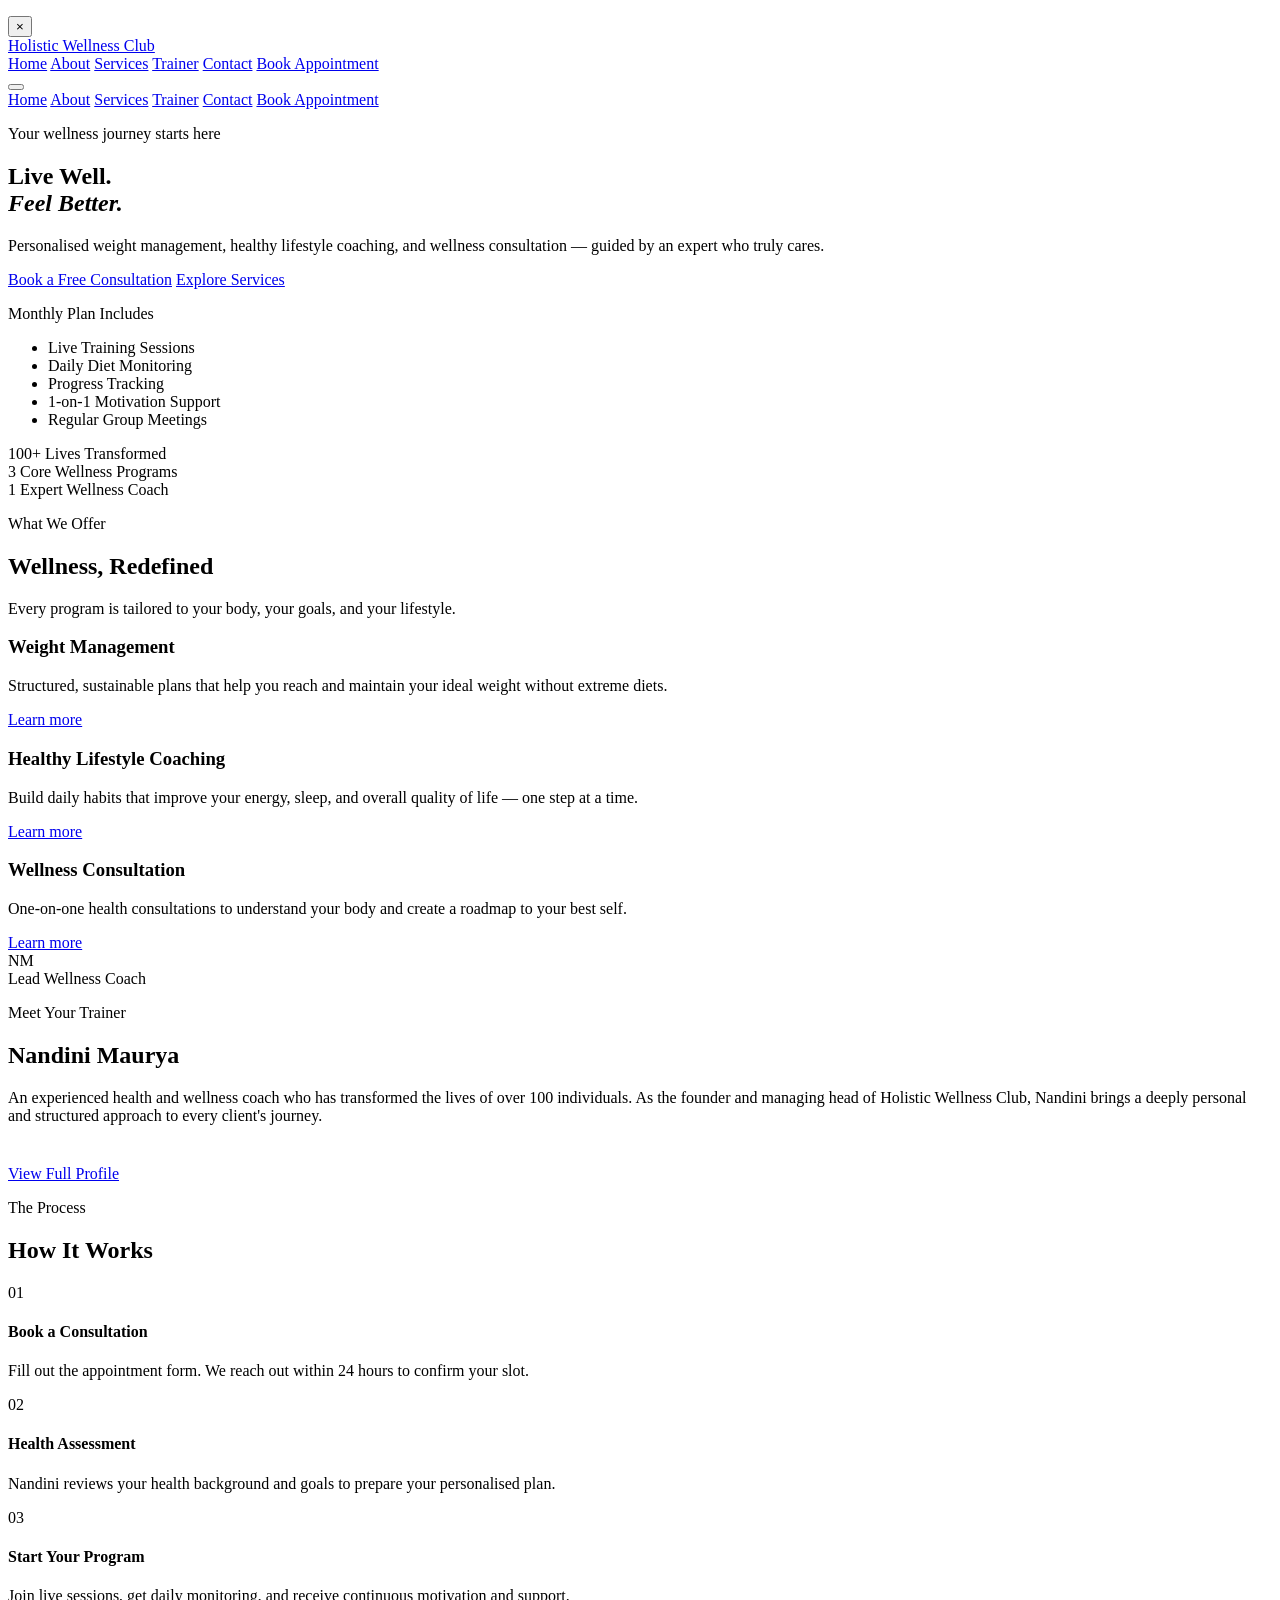
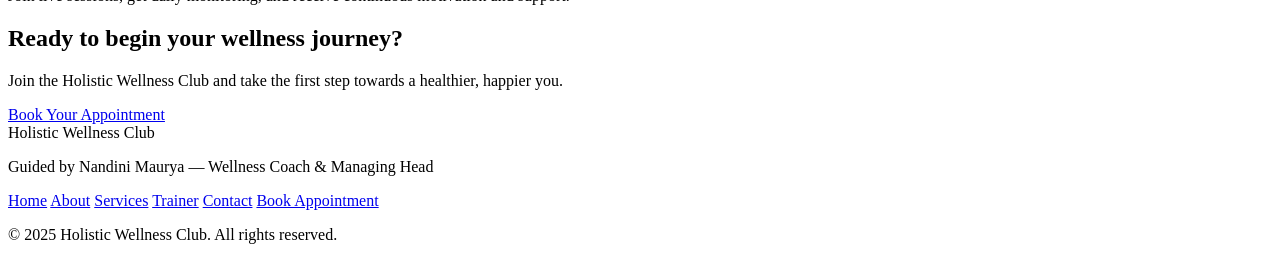
==== index.html @ 4efe05c3 "Rename index (4).html to index.html" ====
<!DOCTYPE html>
<html lang="en">
<head>
  <meta charset="UTF-8" />
  <meta name="viewport" content="width=device-width, initial-scale=1.0"/>
  <title>Holistic Wellness Club</title>
  <link rel="stylesheet" href="style.css" />
  <link href="https://fonts.googleapis.com/css2?family=Cormorant+Garamond:ital,wght@0,400;0,600;1,400&family=DM+Sans:wght@300;400;500&display=swap" rel="stylesheet"/>
</head>
<body>

  <!-- ANNOUNCEMENT BAR -->
  <!-- TO ENABLE: change ANNOUNCEMENT_ACTIVE to true in script.js -->
  <div id="announcement-bar" class="announcement-bar hidden">
    <p id="announcement-text"></p>
    <button class="announcement-close" id="announcement-close" aria-label="Close">&times;</button>
  </div>

  <!-- NAVBAR -->
  <header class="navbar" id="navbar">
    <div class="nav-inner">
      <a href="index.html" class="logo">
        <span class="logo-leaf"></span>
        <span class="logo-text">Holistic Wellness Club</span>
      </a>
      <nav class="nav-links">
        <a href="index.html" class="active">Home</a>
        <a href="about.html">About</a>
        <a href="services.html">Services</a>
        <a href="trainer.html">Trainer</a>
        <a href="contact.html">Contact</a>
        <a href="book.html" class="nav-cta">Book Appointment</a>
      </nav>
      <button class="hamburger" id="hamburger" aria-label="Menu">
        <span></span><span></span><span></span>
      </button>
    </div>
    <!-- Mobile menu -->
    <div class="mobile-menu" id="mobile-menu">
      <a href="index.html">Home</a>
      <a href="about.html">About</a>
      <a href="services.html">Services</a>
      <a href="trainer.html">Trainer</a>
      <a href="contact.html">Contact</a>
      <a href="book.html" class="nav-cta">Book Appointment</a>
    </div>
  </header>

  <main>

    <!-- HERO -->
    <section class="hero">
      <div class="hero-bg"></div>
      <div class="hero-content fade-in">
        <p class="hero-eyebrow">Your wellness journey starts here</p>
        <h1 class="hero-title">Live Well.<br/><em>Feel Better.</em></h1>
        <p class="hero-subtitle">Personalised weight management, healthy lifestyle coaching, and wellness consultation — guided by an expert who truly cares.</p>
        <div class="hero-actions">
          <a href="book.html" class="btn-primary">Book a Free Consultation</a>
          <a href="services.html" class="btn-ghost">Explore Services</a>
        </div>
      </div>
      <div class="hero-visual fade-in-delay">
        <div class="hero-card">
          <div class="hero-card-line"></div>
          <p class="hero-card-label">Monthly Plan Includes</p>
          <ul class="hero-card-list">
            <li>Live Training Sessions</li>
            <li>Daily Diet Monitoring</li>
            <li>Progress Tracking</li>
            <li>1-on-1 Motivation Support</li>
            <li>Regular Group Meetings</li>
          </ul>
        </div>
      </div>
    </section>

    <!-- HIGHLIGHT STRIP -->
    <section class="highlight-strip">
      <div class="strip-inner">
        <div class="strip-item">
          <span class="strip-number">100+</span>
          <span class="strip-label">Lives Transformed</span>
        </div>
        <div class="strip-divider"></div>
        <div class="strip-item">
          <span class="strip-number">3</span>
          <span class="strip-label">Core Wellness Programs</span>
        </div>
        <div class="strip-divider"></div>
        <div class="strip-item">
          <span class="strip-number">1</span>
          <span class="strip-label">Expert Wellness Coach</span>
        </div>
      </div>
    </section>

    <!-- SERVICES OVERVIEW -->
    <section class="services-overview section-pad">
      <div class="container">
        <div class="section-header">
          <p class="section-eyebrow">What We Offer</p>
          <h2 class="section-title">Wellness, Redefined</h2>
          <p class="section-sub">Every program is tailored to your body, your goals, and your lifestyle.</p>
        </div>
        <div class="services-grid">
          <div class="service-card">
            <div class="service-icon-wrap">
              <div class="service-icon s1"></div>
            </div>
            <h3>Weight Management</h3>
            <p>Structured, sustainable plans that help you reach and maintain your ideal weight without extreme diets.</p>
            <a href="services.html" class="card-link">Learn more</a>
          </div>
          <div class="service-card">
            <div class="service-icon-wrap">
              <div class="service-icon s2"></div>
            </div>
            <h3>Healthy Lifestyle Coaching</h3>
            <p>Build daily habits that improve your energy, sleep, and overall quality of life — one step at a time.</p>
            <a href="services.html" class="card-link">Learn more</a>
          </div>
          <div class="service-card">
            <div class="service-icon-wrap">
              <div class="service-icon s3"></div>
            </div>
            <h3>Wellness Consultation</h3>
            <p>One-on-one health consultations to understand your body and create a roadmap to your best self.</p>
            <a href="services.html" class="card-link">Learn more</a>
          </div>
        </div>
      </div>
    </section>

    <!-- TRAINER PREVIEW -->
    <section class="trainer-preview section-pad">
      <div class="container trainer-flex">
        <div class="trainer-image-wrap">
          <div class="trainer-image-placeholder">
            <span>NM</span>
          </div>
          <div class="trainer-badge">Lead Wellness Coach</div>
        </div>
        <div class="trainer-text">
          <p class="section-eyebrow">Meet Your Trainer</p>
          <h2 class="section-title">Nandini Maurya</h2>
          <p>An experienced health and wellness coach who has transformed the lives of over 100 individuals. As the founder and managing head of Holistic Wellness Club, Nandini brings a deeply personal and structured approach to every client's journey.</p>
          <a href="trainer.html" class="btn-primary" style="margin-top:1.5rem;display:inline-block;">View Full Profile</a>
        </div>
      </div>
    </section>

    <!-- HOW IT WORKS -->
    <section class="how-it-works section-pad">
      <div class="container">
        <div class="section-header">
          <p class="section-eyebrow">The Process</p>
          <h2 class="section-title">How It Works</h2>
        </div>
        <div class="steps-grid">
          <div class="step">
            <div class="step-num">01</div>
            <h4>Book a Consultation</h4>
            <p>Fill out the appointment form. We reach out within 24 hours to confirm your slot.</p>
          </div>
          <div class="step-arrow"></div>
          <div class="step">
            <div class="step-num">02</div>
            <h4>Health Assessment</h4>
            <p>Nandini reviews your health background and goals to prepare your personalised plan.</p>
          </div>
          <div class="step-arrow"></div>
          <div class="step">
            <div class="step-num">03</div>
            <h4>Start Your Program</h4>
            <p>Join live sessions, get daily monitoring, and receive continuous motivation and support.</p>
          </div>
        </div>
      </div>
    </section>

    <!-- CTA BANNER -->
    <section class="cta-banner">
      <div class="container">
        <h2>Ready to begin your wellness journey?</h2>
        <p>Join the Holistic Wellness Club and take the first step towards a healthier, happier you.</p>
        <a href="book.html" class="btn-primary">Book Your Appointment</a>
      </div>
    </section>

  </main>

  <!-- FOOTER -->
  <footer class="footer">
    <div class="container footer-inner">
      <div class="footer-brand">
        <span class="logo-text">Holistic Wellness Club</span>
        <p>Guided by Nandini Maurya — Wellness Coach & Managing Head</p>
      </div>
      <div class="footer-links">
        <a href="index.html">Home</a>
        <a href="about.html">About</a>
        <a href="services.html">Services</a>
        <a href="trainer.html">Trainer</a>
        <a href="contact.html">Contact</a>
        <a href="book.html">Book Appointment</a>
      </div>
    </div>
    <div class="footer-bottom">
      <p>© 2025 Holistic Wellness Club. All rights reserved.</p>
    </div>
  </footer>

  <script src="script.js"></script>
</body>
</html>
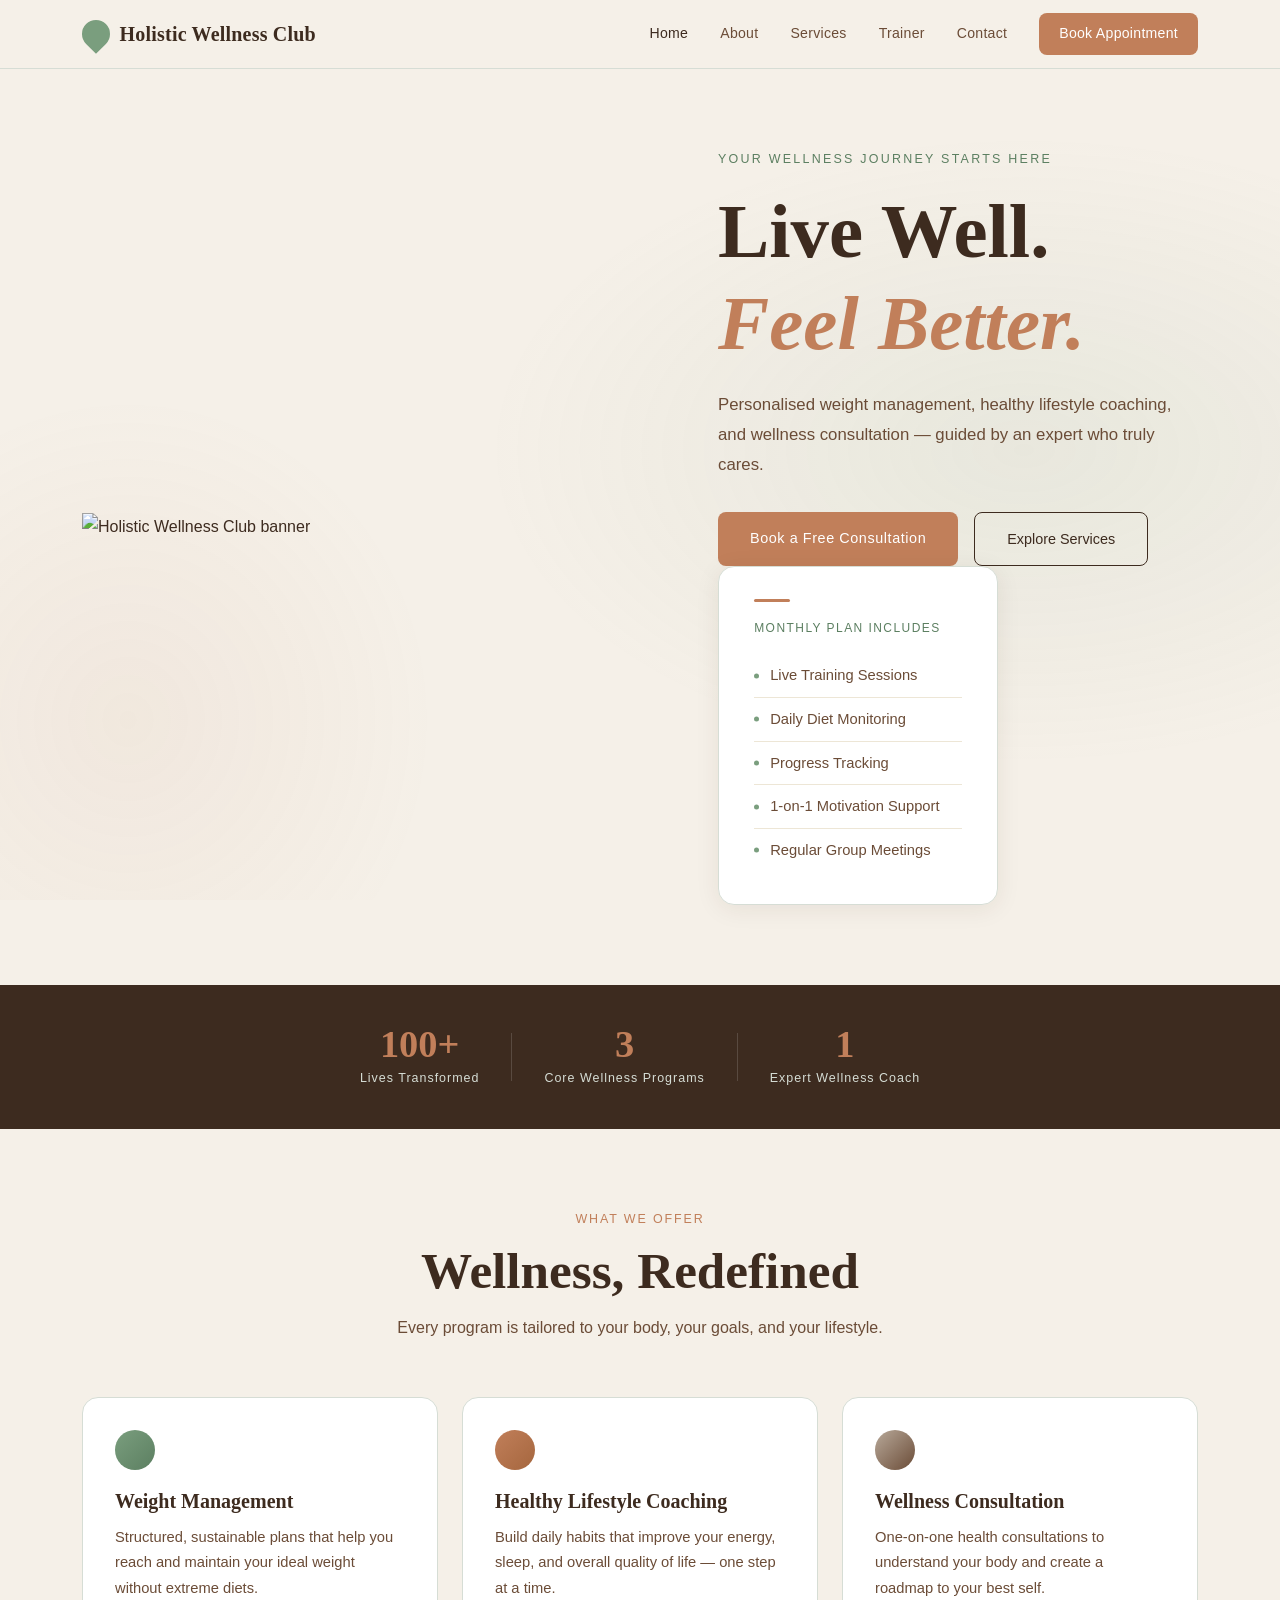
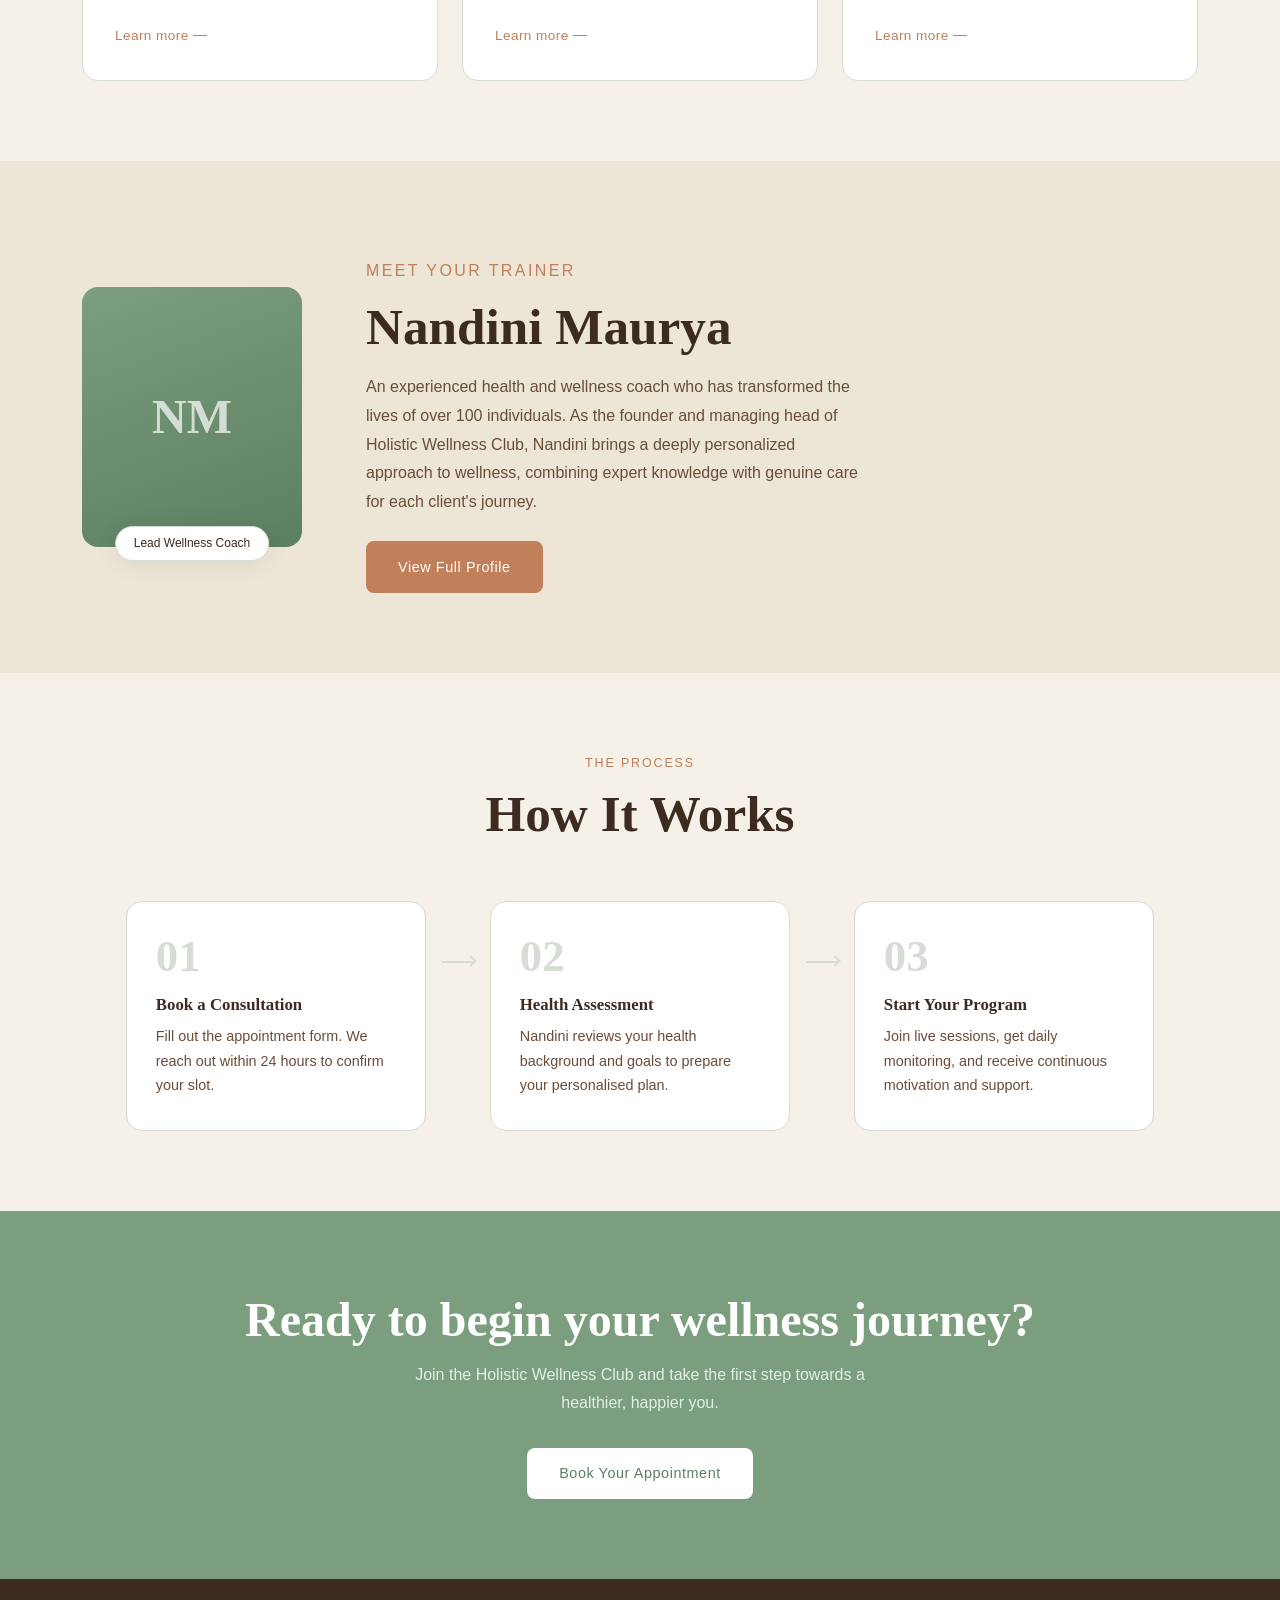
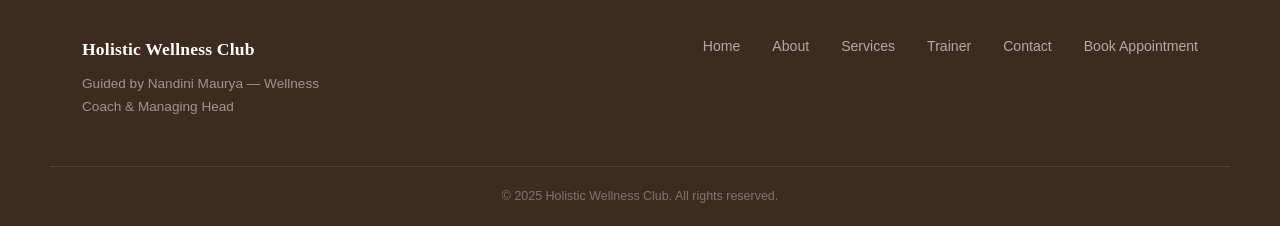
==== commit 7f384ce4: "Add responsive hero banner images (hero1.jpg for desktop, hero2.jpg for mobile)" ====
--- a/index.html
+++ b/index.html
@@ -48,29 +48,40 @@
 
   <main>
 
-    <!-- HERO -->
+    <!-- HERO WITH BANNER IMAGE -->
     <section class="hero">
+      <!-- Background gradient -->
       <div class="hero-bg"></div>
-      <div class="hero-content fade-in">
-        <p class="hero-eyebrow">Your wellness journey starts here</p>
-        <h1 class="hero-title">Live Well.<br/><em>Feel Better.</em></h1>
-        <p class="hero-subtitle">Personalised weight management, healthy lifestyle coaching, and wellness consultation — guided by an expert who truly cares.</p>
-        <div class="hero-actions">
-          <a href="book.html" class="btn-primary">Book a Free Consultation</a>
-          <a href="services.html" class="btn-ghost">Explore Services</a>
-        </div>
-      </div>
-      <div class="hero-visual fade-in-delay">
-        <div class="hero-card">
-          <div class="hero-card-line"></div>
-          <p class="hero-card-label">Monthly Plan Includes</p>
-          <ul class="hero-card-list">
-            <li>Live Training Sessions</li>
-            <li>Daily Diet Monitoring</li>
-            <li>Progress Tracking</li>
-            <li>1-on-1 Motivation Support</li>
-            <li>Regular Group Meetings</li>
-          </ul>
+      
+      <!-- Hero banner image (responsive) -->
+      <picture class="hero-banner">
+        <source media="(max-width: 900px)" srcset="hero2.jpg" alt="Holistic Wellness Club banner for mobile">
+        <img src="hero1.jpg" alt="Holistic Wellness Club banner" class="hero-banner-img">
+      </picture>
+
+      <!-- Hero content overlay -->
+      <div class="hero-content-wrapper">
+        <div class="hero-content fade-in">
+          <p class="hero-eyebrow">Your wellness journey starts here</p>
+          <h1 class="hero-title">Live Well.<br/><em>Feel Better.</em></h1>
+          <p class="hero-subtitle">Personalised weight management, healthy lifestyle coaching, and wellness consultation — guided by an expert who truly cares.</p>
+          <div class="hero-actions">
+            <a href="book.html" class="btn-primary">Book a Free Consultation</a>
+            <a href="services.html" class="btn-ghost">Explore Services</a>
+          </div>
+        </div>
+        <div class="hero-visual fade-in-delay">
+          <div class="hero-card">
+            <div class="hero-card-line"></div>
+            <p class="hero-card-label">Monthly Plan Includes</p>
+            <ul class="hero-card-list">
+              <li>Live Training Sessions</li>
+              <li>Daily Diet Monitoring</li>
+              <li>Progress Tracking</li>
+              <li>1-on-1 Motivation Support</li>
+              <li>Regular Group Meetings</li>
+            </ul>
+          </div>
         </div>
       </div>
     </section>
@@ -144,7 +155,7 @@
         <div class="trainer-text">
           <p class="section-eyebrow">Meet Your Trainer</p>
           <h2 class="section-title">Nandini Maurya</h2>
-          <p>An experienced health and wellness coach who has transformed the lives of over 100 individuals. As the founder and managing head of Holistic Wellness Club, Nandini brings a deeply personal and structured approach to every client's journey.</p>
+          <p>An experienced health and wellness coach who has transformed the lives of over 100 individuals. As the founder and managing head of Holistic Wellness Club, Nandini brings a deeply personalized approach to wellness, combining expert knowledge with genuine care for each client's journey.</p>
           <a href="trainer.html" class="btn-primary" style="margin-top:1.5rem;display:inline-block;">View Full Profile</a>
         </div>
       </div>
--- a/style.css
+++ b/style.css
@@ -0,0 +1,692 @@
+/* ============================================================
+   HOLISTIC WELLNESS CLUB — style.css
+   Earthy Minimalist Design System
+   ============================================================ */
+
+/* ---------- CSS VARIABLES ---------- */
+:root {
+  --cream:        #F5F0E8;
+  --cream-dark:   #EDE6D6;
+  --sage:         #7A9E7E;
+  --sage-dark:    #5C7F61;
+  --terracotta:   #C17F5A;
+  --terracotta-dark: #A5663E;
+  --bark:         #3D2B1F;
+  --bark-mid:     #6B4C37;
+  --mist:         #D6DDD5;
+  --white:        #FFFFFF;
+
+  --font-display: 'Cormorant Garamond', Georgia, serif;
+  --font-body:    'DM Sans', sans-serif;
+
+  --radius:       8px;
+  --radius-lg:    16px;
+  --transition:   0.25s ease;
+  --shadow:       0 4px 24px rgba(61, 43, 31, 0.08);
+  --shadow-lg:    0 8px 40px rgba(61, 43, 31, 0.13);
+}
+
+/* ---------- RESET ---------- */
+*, *::before, *::after { box-sizing: border-box; margin: 0; padding: 0; }
+html { scroll-behavior: smooth; }
+body {
+  font-family: var(--font-body);
+  background: var(--cream);
+  color: var(--bark);
+  font-size: 16px;
+  line-height: 1.7;
+  -webkit-font-smoothing: antialiased;
+}
+img { max-width: 100%; display: block; }
+a { text-decoration: none; color: inherit; }
+ul { list-style: none; }
+
+/* ---------- TYPOGRAPHY ---------- */
+h1, h2, h3, h4 {
+  font-family: var(--font-display);
+  font-weight: 600;
+  line-height: 1.2;
+  color: var(--bark);
+}
+h1 { font-size: clamp(2.8rem, 6vw, 5rem); }
+h2 { font-size: clamp(2rem, 4vw, 3.2rem); }
+h3 { font-size: clamp(1.2rem, 2.5vw, 1.6rem); }
+h4 { font-size: 1.15rem; }
+p { color: var(--bark-mid); }
+em { font-style: italic; color: var(--terracotta); }
+
+/* ---------- LAYOUT HELPERS ---------- */
+.container {
+  max-width: 1180px;
+  margin: 0 auto;
+  padding: 0 2rem;
+}
+.section-pad { padding: 5rem 0; }
+.section-header {
+  text-align: center;
+  margin-bottom: 3.5rem;
+}
+.section-eyebrow {
+  font-family: var(--font-body);
+  font-size: 0.78rem;
+  font-weight: 500;
+  letter-spacing: 0.15em;
+  text-transform: uppercase;
+  color: var(--terracotta);
+  margin-bottom: 0.6rem;
+}
+.section-title { margin-bottom: 0.8rem; }
+.section-sub {
+  font-size: 1rem;
+  color: var(--bark-mid);
+  max-width: 520px;
+  margin: 0 auto;
+}
+
+/* ---------- BUTTONS ---------- */
+.btn-primary {
+  display: inline-block;
+  background: var(--terracotta);
+  color: var(--white);
+  font-family: var(--font-body);
+  font-size: 0.9rem;
+  font-weight: 500;
+  letter-spacing: 0.04em;
+  padding: 0.85rem 2rem;
+  border-radius: var(--radius);
+  transition: background var(--transition), transform var(--transition);
+  border: none;
+  cursor: pointer;
+}
+.btn-primary:hover {
+  background: var(--terracotta-dark);
+  transform: translateY(-1px);
+}
+.btn-ghost {
+  display: inline-block;
+  background: transparent;
+  color: var(--bark);
+  font-family: var(--font-body);
+  font-size: 0.9rem;
+  font-weight: 500;
+  padding: 0.85rem 2rem;
+  border-radius: var(--radius);
+  border: 1.5px solid var(--bark);
+  transition: background var(--transition), color var(--transition);
+  cursor: pointer;
+}
+.btn-ghost:hover {
+  background: var(--bark);
+  color: var(--white);
+}
+
+/* ---------- FADE IN ANIMATION ---------- */
+.fade-in {
+  opacity: 0;
+  transform: translateY(18px);
+  animation: fadeUp 0.7s ease forwards;
+}
+.fade-in-delay {
+  opacity: 0;
+  transform: translateY(18px);
+  animation: fadeUp 0.7s ease 0.25s forwards;
+}
+@keyframes fadeUp {
+  to { opacity: 1; transform: translateY(0); }
+}
+
+/* ============================================================
+   ANNOUNCEMENT BAR
+   ============================================================ */
+.announcement-bar {
+  background: var(--sage);
+  color: var(--white);
+  text-align: center;
+  padding: 0.65rem 3rem;
+  font-size: 0.85rem;
+  font-weight: 500;
+  letter-spacing: 0.02em;
+  position: relative;
+  z-index: 1000;
+}
+.announcement-bar p { color: var(--white); margin: 0; }
+.announcement-bar.hidden { display: none; }
+.announcement-close {
+  position: absolute;
+  right: 1rem;
+  top: 50%;
+  transform: translateY(-50%);
+  background: none;
+  border: none;
+  color: var(--white);
+  font-size: 1.2rem;
+  cursor: pointer;
+  line-height: 1;
+  padding: 0.2rem 0.4rem;
+  opacity: 0.8;
+  transition: opacity var(--transition);
+}
+.announcement-close:hover { opacity: 1; }
+
+/* ============================================================
+   NAVBAR
+   ============================================================ */
+.navbar {
+  position: sticky;
+  top: 0;
+  z-index: 900;
+  background: var(--cream);
+  border-bottom: 1px solid var(--mist);
+  transition: box-shadow var(--transition);
+}
+.navbar.scrolled { box-shadow: var(--shadow); }
+.nav-inner {
+  max-width: 1180px;
+  margin: 0 auto;
+  padding: 0 2rem;
+  height: 68px;
+  display: flex;
+  align-items: center;
+  justify-content: space-between;
+}
+.logo {
+  display: flex;
+  align-items: center;
+  gap: 0.6rem;
+}
+.logo-leaf {
+  width: 28px;
+  height: 28px;
+  background: var(--sage);
+  border-radius: 50% 50% 50% 0;
+  transform: rotate(-45deg);
+  flex-shrink: 0;
+}
+.logo-text {
+  font-family: var(--font-display);
+  font-size: 1.25rem;
+  font-weight: 600;
+  color: var(--bark);
+  letter-spacing: 0.01em;
+}
+.nav-links {
+  display: flex;
+  align-items: center;
+  gap: 2rem;
+}
+.nav-links a {
+  font-size: 0.88rem;
+  font-weight: 400;
+  color: var(--bark-mid);
+  transition: color var(--transition);
+  letter-spacing: 0.02em;
+}
+.nav-links a:hover,
+.nav-links a.active { color: var(--bark); }
+.nav-links .nav-cta {
+  background: var(--terracotta);
+  color: var(--white);
+  padding: 0.55rem 1.25rem;
+  border-radius: var(--radius);
+  font-weight: 500;
+  transition: background var(--transition);
+}
+.nav-links .nav-cta:hover { background: var(--terracotta-dark); }
+
+/* Hamburger */
+.hamburger {
+  display: none;
+  flex-direction: column;
+  gap: 5px;
+  background: none;
+  border: none;
+  cursor: pointer;
+  padding: 4px;
+}
+.hamburger span {
+  display: block;
+  width: 24px;
+  height: 2px;
+  background: var(--bark);
+  border-radius: 2px;
+  transition: var(--transition);
+}
+
+/* Mobile menu */
+.mobile-menu {
+  display: none;
+  flex-direction: column;
+  background: var(--cream);
+  border-top: 1px solid var(--mist);
+  padding: 1rem 2rem 1.5rem;
+  gap: 1rem;
+}
+.mobile-menu a {
+  font-size: 0.95rem;
+  font-weight: 400;
+  color: var(--bark-mid);
+  padding: 0.3rem 0;
+}
+.mobile-menu .nav-cta {
+  background: var(--terracotta);
+  color: var(--white);
+  padding: 0.65rem 1.25rem;
+  border-radius: var(--radius);
+  font-weight: 500;
+  text-align: center;
+  margin-top: 0.5rem;
+}
+.mobile-menu.open { display: flex; }
+
+/* ============================================================
+   HERO
+   ============================================================ */
+.hero {
+  min-height: calc(100vh - 68px);
+  display: flex;
+  align-items: center;
+  justify-content: space-between;
+  gap: 3rem;
+  padding: 5rem 2rem;
+  max-width: 1180px;
+  margin: 0 auto;
+  position: relative;
+}
+.hero-bg {
+  position: fixed;
+  inset: 0;
+  background:
+    radial-gradient(ellipse 60% 50% at 80% 50%, rgba(122,158,126,0.10) 0%, transparent 70%),
+    radial-gradient(ellipse 40% 60% at 10% 80%, rgba(193,127,90,0.07) 0%, transparent 60%);
+  z-index: -1;
+  pointer-events: none;
+}
+.hero-content { flex: 1; max-width: 580px; }
+.hero-eyebrow {
+  font-size: 0.78rem;
+  font-weight: 500;
+  letter-spacing: 0.18em;
+  text-transform: uppercase;
+  color: var(--sage-dark);
+  margin-bottom: 1rem;
+}
+.hero-title {
+  margin-bottom: 1.2rem;
+  color: var(--bark);
+}
+.hero-subtitle {
+  font-size: 1.05rem;
+  line-height: 1.8;
+  color: var(--bark-mid);
+  max-width: 480px;
+  margin-bottom: 2rem;
+}
+.hero-actions {
+  display: flex;
+  gap: 1rem;
+  flex-wrap: wrap;
+}
+
+/* Hero card */
+.hero-visual { flex-shrink: 0; }
+.hero-card {
+  background: var(--white);
+  border: 1px solid var(--mist);
+  border-radius: var(--radius-lg);
+  padding: 2rem 2.2rem;
+  width: 280px;
+  box-shadow: var(--shadow);
+}
+.hero-card-line {
+  width: 36px;
+  height: 3px;
+  background: var(--terracotta);
+  border-radius: 2px;
+  margin-bottom: 1rem;
+}
+.hero-card-label {
+  font-size: 0.75rem;
+  font-weight: 500;
+  letter-spacing: 0.12em;
+  text-transform: uppercase;
+  color: var(--sage-dark);
+  margin-bottom: 1rem;
+}
+.hero-card-list li {
+  font-size: 0.92rem;
+  color: var(--bark-mid);
+  padding: 0.55rem 0;
+  border-bottom: 1px solid var(--cream-dark);
+  position: relative;
+  padding-left: 1rem;
+}
+.hero-card-list li::before {
+  content: '';
+  position: absolute;
+  left: 0;
+  top: 50%;
+  transform: translateY(-50%);
+  width: 5px;
+  height: 5px;
+  background: var(--sage);
+  border-radius: 50%;
+}
+.hero-card-list li:last-child { border-bottom: none; }
+
+/* ============================================================
+   HIGHLIGHT STRIP
+   ============================================================ */
+.highlight-strip {
+  background: var(--bark);
+  padding: 2.5rem 2rem;
+}
+.strip-inner {
+  max-width: 720px;
+  margin: 0 auto;
+  display: flex;
+  align-items: center;
+  justify-content: center;
+  gap: 2rem;
+  flex-wrap: wrap;
+}
+.strip-item {
+  display: flex;
+  flex-direction: column;
+  align-items: center;
+  gap: 0.3rem;
+}
+.strip-number {
+  font-family: var(--font-display);
+  font-size: 2.4rem;
+  font-weight: 600;
+  color: var(--terracotta);
+  line-height: 1;
+}
+.strip-label {
+  font-size: 0.78rem;
+  font-weight: 400;
+  letter-spacing: 0.08em;
+  color: var(--mist);
+  text-align: center;
+}
+.strip-divider {
+  width: 1px;
+  height: 48px;
+  background: rgba(255,255,255,0.15);
+}
+
+/* ============================================================
+   SERVICES OVERVIEW
+   ============================================================ */
+.services-overview { background: var(--cream); }
+.services-grid {
+  display: grid;
+  grid-template-columns: repeat(3, 1fr);
+  gap: 1.5rem;
+}
+.service-card {
+  background: var(--white);
+  border: 1px solid var(--mist);
+  border-radius: var(--radius-lg);
+  padding: 2rem;
+  transition: box-shadow var(--transition), transform var(--transition);
+}
+.service-card:hover {
+  box-shadow: var(--shadow-lg);
+  transform: translateY(-3px);
+}
+.service-icon-wrap {
+  margin-bottom: 1.2rem;
+}
+.service-icon {
+  width: 40px;
+  height: 40px;
+  border-radius: 50%;
+}
+.service-icon.s1 { background: linear-gradient(135deg, var(--sage), var(--sage-dark)); }
+.service-icon.s2 { background: linear-gradient(135deg, var(--terracotta), var(--terracotta-dark)); }
+.service-icon.s3 { background: linear-gradient(135deg, #B8A99A, var(--bark-mid)); }
+.service-card h3 {
+  margin-bottom: 0.7rem;
+  font-size: 1.25rem;
+}
+.service-card p {
+  font-size: 0.92rem;
+  line-height: 1.75;
+  margin-bottom: 1.2rem;
+}
+.card-link {
+  font-size: 0.85rem;
+  font-weight: 500;
+  color: var(--terracotta);
+  letter-spacing: 0.03em;
+  transition: color var(--transition);
+  display: inline-flex;
+  align-items: center;
+  gap: 0.3rem;
+}
+.card-link:hover { color: var(--terracotta-dark); }
+.card-link::after {
+  content: '';
+  display: inline-block;
+  width: 14px;
+  height: 1px;
+  background: currentColor;
+  transition: width var(--transition);
+}
+.card-link:hover::after { width: 20px; }
+
+/* ============================================================
+   TRAINER PREVIEW
+   ============================================================ */
+.trainer-preview { background: var(--cream-dark); }
+.trainer-flex {
+  display: flex;
+  align-items: center;
+  gap: 4rem;
+  flex-wrap: wrap;
+}
+.trainer-image-wrap {
+  position: relative;
+  flex-shrink: 0;
+}
+.trainer-image-placeholder {
+  width: 220px;
+  height: 260px;
+  background: linear-gradient(160deg, var(--sage), var(--sage-dark));
+  border-radius: var(--radius-lg);
+  display: flex;
+  align-items: center;
+  justify-content: center;
+}
+.trainer-image-placeholder span {
+  font-family: var(--font-display);
+  font-size: 3rem;
+  font-weight: 600;
+  color: var(--white);
+  opacity: 0.7;
+}
+.trainer-badge {
+  position: absolute;
+  bottom: -14px;
+  left: 50%;
+  transform: translateX(-50%);
+  background: var(--white);
+  border: 1px solid var(--mist);
+  border-radius: 40px;
+  padding: 0.4rem 1.1rem;
+  font-size: 0.75rem;
+  font-weight: 500;
+  color: var(--bark);
+  white-space: nowrap;
+  box-shadow: var(--shadow);
+}
+.trainer-text { flex: 1; min-width: 280px; }
+.trainer-text p {
+  font-size: 1rem;
+  line-height: 1.8;
+  margin-top: 1rem;
+  max-width: 500px;
+}
+
+/* ============================================================
+   HOW IT WORKS
+   ============================================================ */
+.how-it-works { background: var(--cream); }
+.steps-grid {
+  display: flex;
+  align-items: flex-start;
+  justify-content: center;
+  gap: 1rem;
+  flex-wrap: wrap;
+}
+.step {
+  flex: 1;
+  min-width: 220px;
+  max-width: 300px;
+  background: var(--white);
+  border: 1px solid var(--mist);
+  border-radius: var(--radius-lg);
+  padding: 2rem 1.8rem;
+}
+.step-num {
+  font-family: var(--font-display);
+  font-size: 2.8rem;
+  font-weight: 600;
+  color: var(--mist);
+  line-height: 1;
+  margin-bottom: 1rem;
+}
+.step h4 {
+  font-size: 1.05rem;
+  margin-bottom: 0.6rem;
+}
+.step p { font-size: 0.9rem; line-height: 1.7; }
+.step-arrow {
+  width: 32px;
+  height: 2px;
+  background: var(--mist);
+  margin-top: 60px;
+  flex-shrink: 0;
+  position: relative;
+}
+.step-arrow::after {
+  content: '';
+  position: absolute;
+  right: -1px;
+  top: -4px;
+  width: 8px;
+  height: 8px;
+  border-right: 2px solid var(--mist);
+  border-top: 2px solid var(--mist);
+  transform: rotate(45deg);
+}
+
+/* ============================================================
+   CTA BANNER
+   ============================================================ */
+.cta-banner {
+  background: var(--sage);
+  padding: 5rem 2rem;
+  text-align: center;
+}
+.cta-banner h2 {
+  color: var(--white);
+  font-size: clamp(1.8rem, 4vw, 3rem);
+  margin-bottom: 0.8rem;
+}
+.cta-banner p {
+  color: rgba(255,255,255,0.82);
+  font-size: 1rem;
+  margin-bottom: 2rem;
+  max-width: 480px;
+  margin-left: auto;
+  margin-right: auto;
+}
+.cta-banner .btn-primary {
+  background: var(--white);
+  color: var(--sage-dark);
+}
+.cta-banner .btn-primary:hover {
+  background: var(--cream);
+  color: var(--sage-dark);
+}
+
+/* ============================================================
+   FOOTER
+   ============================================================ */
+.footer {
+  background: var(--bark);
+  padding: 3.5rem 2rem 0;
+}
+.footer-inner {
+  display: flex;
+  justify-content: space-between;
+  align-items: flex-start;
+  gap: 2rem;
+  flex-wrap: wrap;
+  padding-bottom: 3rem;
+  border-bottom: 1px solid rgba(255,255,255,0.1);
+}
+.footer-brand .logo-text { color: var(--white); font-size: 1.1rem; }
+.footer-brand p {
+  font-size: 0.85rem;
+  color: rgba(255,255,255,0.5);
+  margin-top: 0.4rem;
+  max-width: 260px;
+}
+.footer-links {
+  display: flex;
+  flex-wrap: wrap;
+  gap: 1rem 2rem;
+}
+.footer-links a {
+  font-size: 0.88rem;
+  color: rgba(255,255,255,0.6);
+  transition: color var(--transition);
+}
+.footer-links a:hover { color: var(--white); }
+.footer-bottom {
+  padding: 1.2rem 0;
+  text-align: center;
+}
+.footer-bottom p {
+  font-size: 0.78rem;
+  color: rgba(255,255,255,0.35);
+}
+
+/* ============================================================
+   RESPONSIVE
+   ============================================================ */
+@media (max-width: 900px) {
+  .hero {
+    flex-direction: column;
+    align-items: flex-start;
+    min-height: auto;
+    padding: 3rem 2rem;
+  }
+  .hero-visual { width: 100%; display: flex; justify-content: center; }
+  .hero-card { width: 100%; max-width: 360px; }
+  .services-grid { grid-template-columns: 1fr 1fr; }
+  .trainer-flex { flex-direction: column; }
+  .trainer-image-wrap { margin: 0 auto; }
+  .steps-grid { flex-direction: column; align-items: center; }
+  .step-arrow { width: 2px; height: 28px; margin: 0; }
+  .step-arrow::after {
+    right: -4px;
+    top: auto;
+    bottom: -1px;
+    transform: rotate(135deg);
+  }
+  .nav-links { display: none; }
+  .hamburger { display: flex; }
+}
+
+@media (max-width: 600px) {
+  .services-grid { grid-template-columns: 1fr; }
+  .strip-inner { gap: 1.5rem; }
+  .strip-divider { display: none; }
+  .footer-inner { flex-direction: column; }
+  .hero-actions { flex-direction: column; }
+  .btn-primary, .btn-ghost { width: 100%; text-align: center; }
+}
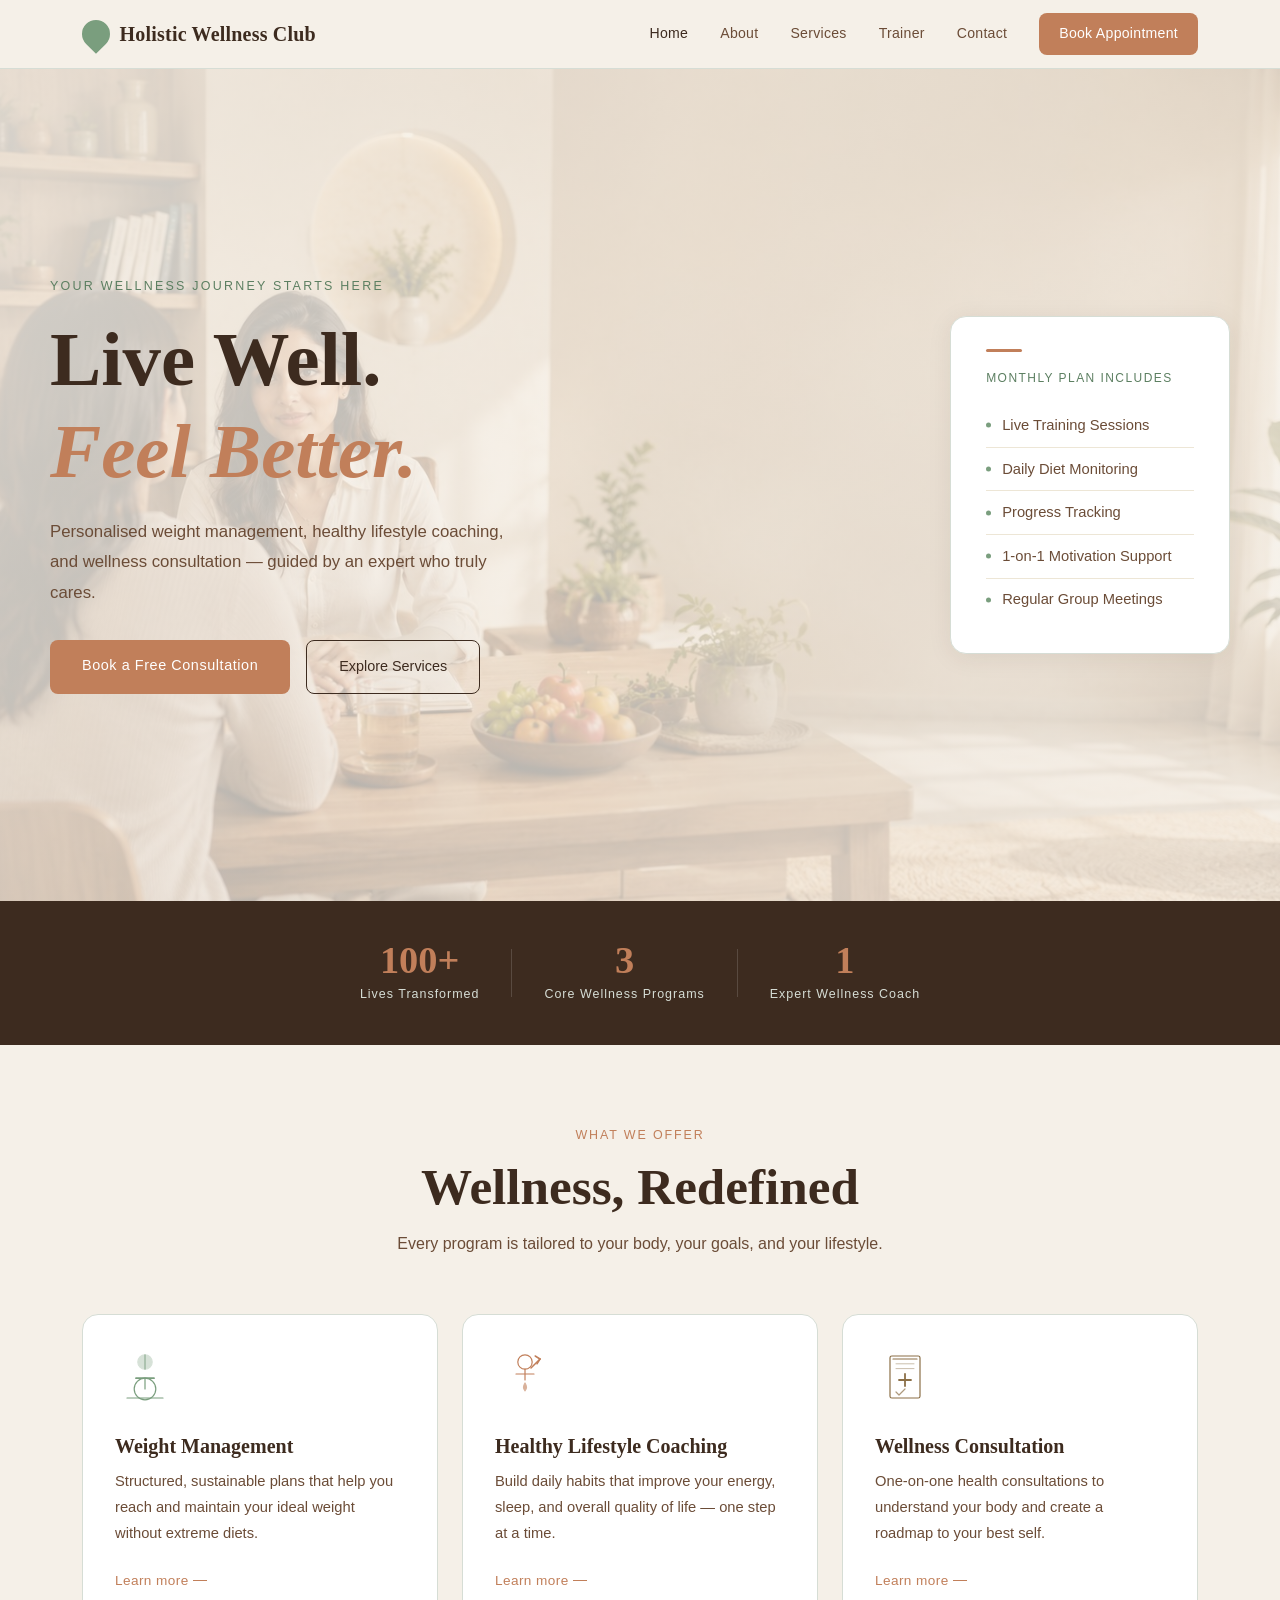
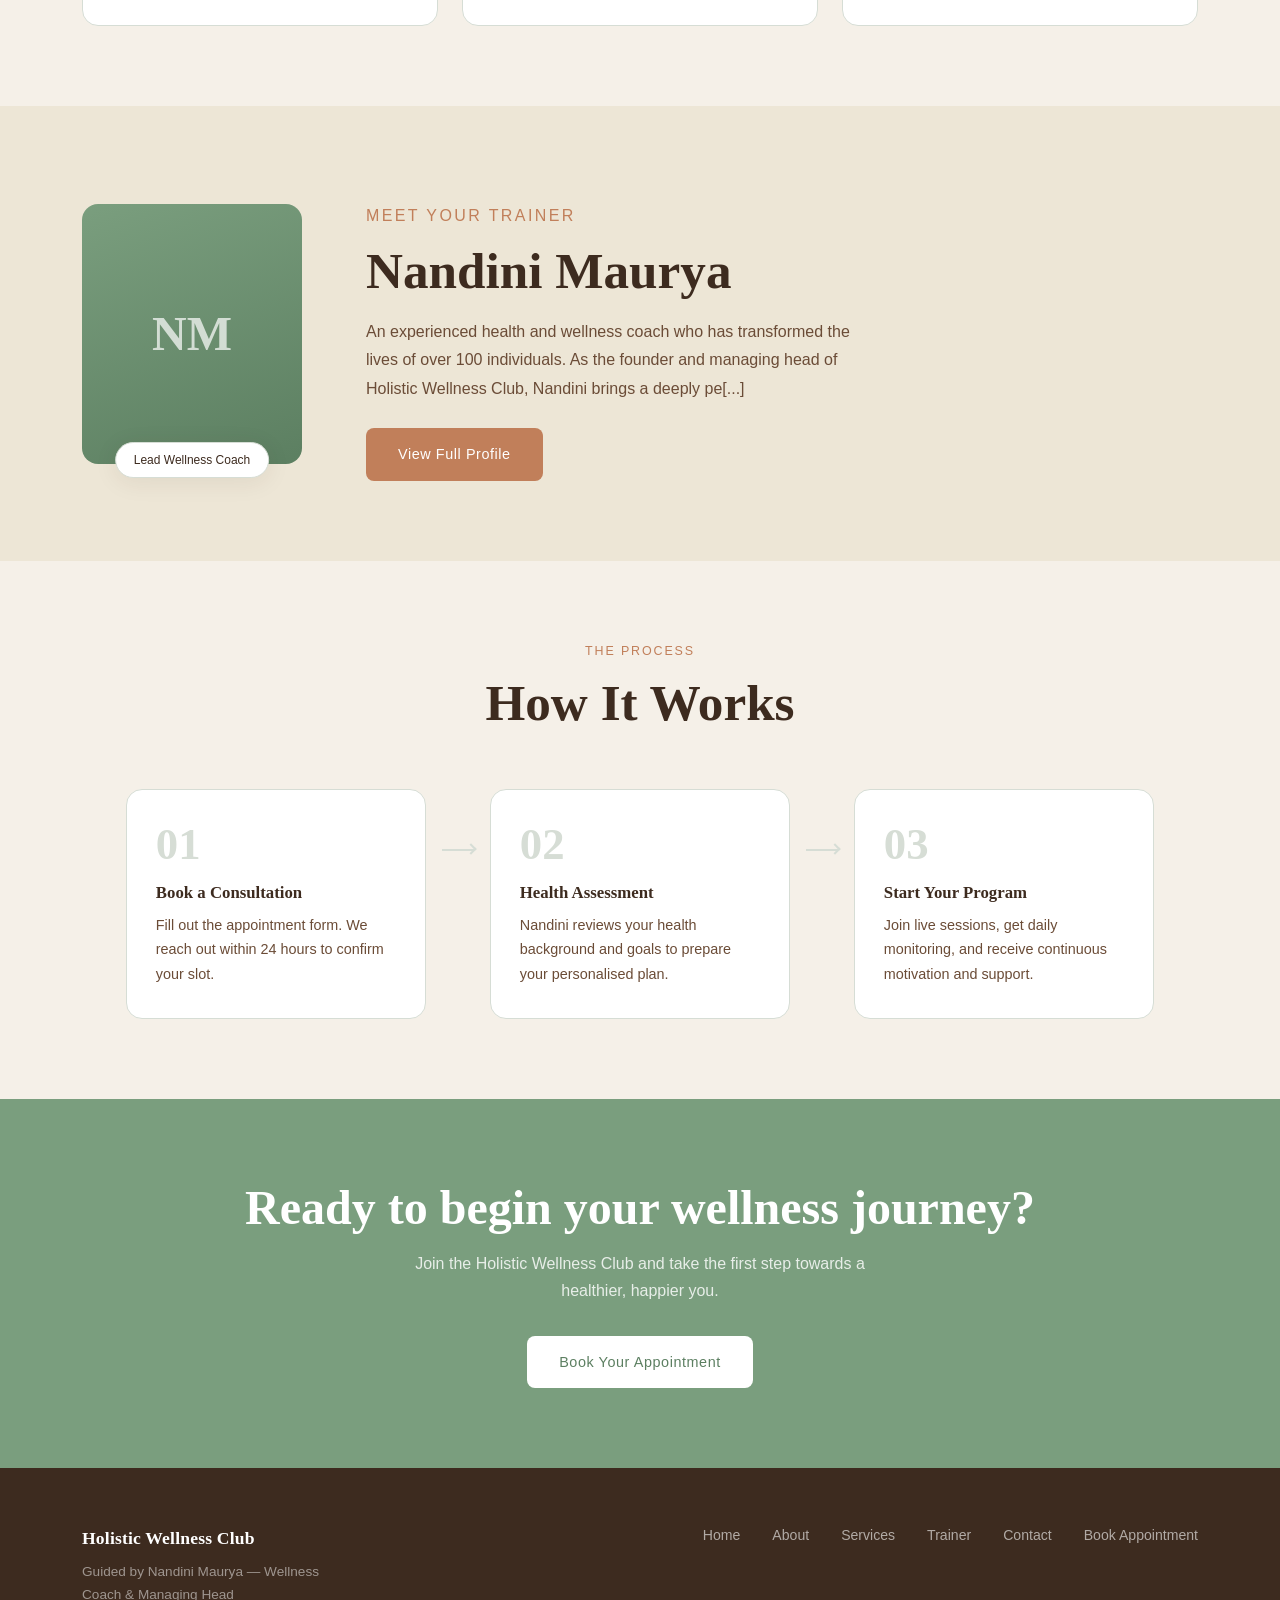
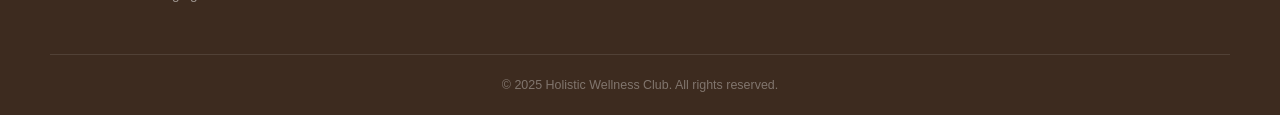
==== commit e74713e8: "Replace placeholder icons with conceptual SVG icons for services" ====
--- a/index.html
+++ b/index.html
@@ -117,7 +117,17 @@
         <div class="services-grid">
           <div class="service-card">
             <div class="service-icon-wrap">
-              <div class="service-icon s1"></div>
+              <svg class="service-icon-svg s1" xmlns="http://www.w3.org/2000/svg" viewBox="0 0 100 100" fill="none" stroke="currentColor" stroke-width="2" stroke-linecap="round" stroke-linejoin="round">
+                <!-- Weight scale icon -->
+                <circle cx="50" cy="70" r="18" stroke="currentColor" fill="none"/>
+                <path d="M 50 52 L 50 70" stroke="currentColor"/>
+                <path d="M 35 52 L 65 52" stroke="currentColor" stroke-width="3"/>
+                <!-- Weight indicator -->
+                <circle cx="50" cy="25" r="12" fill="currentColor" opacity="0.3"/>
+                <path d="M 50 13 L 50 37" stroke="currentColor" stroke-width="1.5"/>
+                <!-- Decorative elements -->
+                <path d="M 20 85 L 80 85" stroke="currentColor" stroke-width="2"/>
+              </svg>
             </div>
             <h3>Weight Management</h3>
             <p>Structured, sustainable plans that help you reach and maintain your ideal weight without extreme diets.</p>
@@ -125,7 +135,17 @@
           </div>
           <div class="service-card">
             <div class="service-icon-wrap">
-              <div class="service-icon s2"></div>
+              <svg class="service-icon-svg s2" xmlns="http://www.w3.org/2000/svg" viewBox="0 0 100 100" fill="none" stroke="currentColor" stroke-width="2" stroke-linecap="round" stroke-linejoin="round">
+                <!-- Person with growth arrow -->
+                <circle cx="50" cy="25" r="12" stroke="currentColor" fill="none"/>
+                <path d="M 50 37 L 50 55" stroke="currentColor"/>
+                <path d="M 35 45 L 65 45" stroke="currentColor"/>
+                <path d="M 60 35 L 75 20" stroke="currentColor" stroke-width="2.5"/>
+                <path d="M 75 20 L 70 28" stroke="currentColor" stroke-width="2.5"/>
+                <path d="M 75 20 L 67 15" stroke="currentColor" stroke-width="2.5"/>
+                <!-- Heart accent -->
+                <path d="M 50 60 Q 45 68 50 73 Q 55 68 50 60 Z" fill="currentColor" opacity="0.6"/>
+              </svg>
             </div>
             <h3>Healthy Lifestyle Coaching</h3>
             <p>Build daily habits that improve your energy, sleep, and overall quality of life — one step at a time.</p>
@@ -133,7 +153,18 @@
           </div>
           <div class="service-card">
             <div class="service-icon-wrap">
-              <div class="service-icon s3"></div>
+              <svg class="service-icon-svg s3" xmlns="http://www.w3.org/2000/svg" viewBox="0 0 100 100" fill="none" stroke="currentColor" stroke-width="2" stroke-linecap="round" stroke-linejoin="round">
+                <!-- Clipboard with health cross -->
+                <rect x="25" y="15" width="50" height="70" rx="3" stroke="currentColor" fill="none"/>
+                <path d="M 30 20 L 70 20" stroke="currentColor" stroke-width="2"/>
+                <path d="M 35 28 L 65 28" stroke="currentColor" stroke-width="1.5" opacity="0.5"/>
+                <path d="M 35 36 L 65 36" stroke="currentColor" stroke-width="1.5" opacity="0.5"/>
+                <!-- Health cross -->
+                <path d="M 50 45 L 50 65" stroke="currentColor" stroke-width="3"/>
+                <path d="M 40 55 L 60 55" stroke="currentColor" stroke-width="3"/>
+                <!-- Checkmark accent -->
+                <path d="M 35 75 L 40 80 L 50 70" stroke="currentColor" stroke-width="2" opacity="0.7"/>
+              </svg>
             </div>
             <h3>Wellness Consultation</h3>
             <p>One-on-one health consultations to understand your body and create a roadmap to your best self.</p>
@@ -155,7 +186,7 @@
         <div class="trainer-text">
           <p class="section-eyebrow">Meet Your Trainer</p>
           <h2 class="section-title">Nandini Maurya</h2>
-          <p>An experienced health and wellness coach who has transformed the lives of over 100 individuals. As the founder and managing head of Holistic Wellness Club, Nandini brings a deeply personalized approach to wellness, combining expert knowledge with genuine care for each client's journey.</p>
+          <p>An experienced health and wellness coach who has transformed the lives of over 100 individuals. As the founder and managing head of Holistic Wellness Club, Nandini brings a deeply pe[...]
           <a href="trainer.html" class="btn-primary" style="margin-top:1.5rem;display:inline-block;">View Full Profile</a>
         </div>
       </div>
--- a/style.css
+++ b/style.css
@@ -282,26 +282,64 @@
    HERO
    ============================================================ */
 .hero {
+  position: relative;
   min-height: calc(100vh - 68px);
   display: flex;
   align-items: center;
   justify-content: space-between;
   gap: 3rem;
   padding: 5rem 2rem;
+  max-width: 100%;
+  overflow: hidden;
+}
+
+/* Hero banner image */
+.hero-banner {
+  position: absolute;
+  inset: 0;
+  width: 100%;
+  height: 100%;
+  z-index: 1;
+  pointer-events: none;
+}
+
+.hero-banner-img {
+  width: 100%;
+  height: 100%;
+  object-fit: cover;
+  object-position: center;
+}
+
+/* Hero gradient overlay for readability */
+.hero-bg {
+  position: absolute;
+  inset: 0;
+  background: 
+    linear-gradient(135deg, rgba(245, 240, 232, 0.88) 0%, rgba(245, 240, 232, 0.75) 50%, rgba(245, 240, 232, 0.82) 100%),
+    radial-gradient(ellipse 60% 50% at 80% 50%, rgba(122,158,126,0.05) 0%, transparent 70%),
+    radial-gradient(ellipse 40% 60% at 10% 80%, rgba(193,127,90,0.04) 0%, transparent 60%);
+  z-index: 2;
+  pointer-events: none;
+}
+
+/* Content wrapper to position content on top of banner */
+.hero-content-wrapper {
+  position: relative;
+  z-index: 3;
+  display: flex;
+  align-items: center;
+  justify-content: space-between;
+  gap: 3rem;
+  width: 100%;
   max-width: 1180px;
   margin: 0 auto;
-  position: relative;
-}
-.hero-bg {
-  position: fixed;
-  inset: 0;
-  background:
-    radial-gradient(ellipse 60% 50% at 80% 50%, rgba(122,158,126,0.10) 0%, transparent 70%),
-    radial-gradient(ellipse 40% 60% at 10% 80%, rgba(193,127,90,0.07) 0%, transparent 60%);
-  z-index: -1;
-  pointer-events: none;
-}
-.hero-content { flex: 1; max-width: 580px; }
+}
+
+.hero-content { 
+  flex: 1; 
+  max-width: 580px;
+}
+
 .hero-eyebrow {
   font-size: 0.78rem;
   font-weight: 500;
@@ -310,10 +348,12 @@
   color: var(--sage-dark);
   margin-bottom: 1rem;
 }
+
 .hero-title {
   margin-bottom: 1.2rem;
   color: var(--bark);
 }
+
 .hero-subtitle {
   font-size: 1.05rem;
   line-height: 1.8;
@@ -321,6 +361,7 @@
   max-width: 480px;
   margin-bottom: 2rem;
 }
+
 .hero-actions {
   display: flex;
   gap: 1rem;
@@ -328,7 +369,10 @@
 }
 
 /* Hero card */
-.hero-visual { flex-shrink: 0; }
+.hero-visual { 
+  flex-shrink: 0;
+}
+
 .hero-card {
   background: var(--white);
   border: 1px solid var(--mist);
@@ -336,7 +380,9 @@
   padding: 2rem 2.2rem;
   width: 280px;
   box-shadow: var(--shadow);
-}
+  backdrop-filter: blur(10px);
+}
+
 .hero-card-line {
   width: 36px;
   height: 3px;
@@ -344,6 +390,7 @@
   border-radius: 2px;
   margin-bottom: 1rem;
 }
+
 .hero-card-label {
   font-size: 0.75rem;
   font-weight: 500;
@@ -352,6 +399,7 @@
   color: var(--sage-dark);
   margin-bottom: 1rem;
 }
+
 .hero-card-list li {
   font-size: 0.92rem;
   color: var(--bark-mid);
@@ -360,6 +408,7 @@
   position: relative;
   padding-left: 1rem;
 }
+
 .hero-card-list li::before {
   content: '';
   position: absolute;
@@ -371,6 +420,7 @@
   background: var(--sage);
   border-radius: 50%;
 }
+
 .hero-card-list li:last-child { border-bottom: none; }
 
 /* ============================================================
@@ -380,6 +430,7 @@
   background: var(--bark);
   padding: 2.5rem 2rem;
 }
+
 .strip-inner {
   max-width: 720px;
   margin: 0 auto;
@@ -389,12 +440,14 @@
   gap: 2rem;
   flex-wrap: wrap;
 }
+
 .strip-item {
   display: flex;
   flex-direction: column;
   align-items: center;
   gap: 0.3rem;
 }
+
 .strip-number {
   font-family: var(--font-display);
   font-size: 2.4rem;
@@ -402,6 +455,7 @@
   color: var(--terracotta);
   line-height: 1;
 }
+
 .strip-label {
   font-size: 0.78rem;
   font-weight: 400;
@@ -409,6 +463,7 @@
   color: var(--mist);
   text-align: center;
 }
+
 .strip-divider {
   width: 1px;
   height: 48px;
@@ -419,11 +474,13 @@
    SERVICES OVERVIEW
    ============================================================ */
 .services-overview { background: var(--cream); }
+
 .services-grid {
   display: grid;
   grid-template-columns: repeat(3, 1fr);
   gap: 1.5rem;
 }
+
 .service-card {
   background: var(--white);
   border: 1px solid var(--mist);
@@ -431,30 +488,49 @@
   padding: 2rem;
   transition: box-shadow var(--transition), transform var(--transition);
 }
+
 .service-card:hover {
   box-shadow: var(--shadow-lg);
   transform: translateY(-3px);
 }
+
 .service-icon-wrap {
   margin-bottom: 1.2rem;
 }
-.service-icon {
-  width: 40px;
-  height: 40px;
-  border-radius: 50%;
-}
-.service-icon.s1 { background: linear-gradient(135deg, var(--sage), var(--sage-dark)); }
-.service-icon.s2 { background: linear-gradient(135deg, var(--terracotta), var(--terracotta-dark)); }
-.service-icon.s3 { background: linear-gradient(135deg, #B8A99A, var(--bark-mid)); }
+
+.service-icon-svg {
+  width: 60px;
+  height: 60px;
+  transition: transform var(--transition);
+}
+
+.service-card:hover .service-icon-svg {
+  transform: scale(1.1);
+}
+
+.service-icon-svg.s1 {
+  color: var(--sage);
+}
+
+.service-icon-svg.s2 {
+  color: var(--terracotta);
+}
+
+.service-icon-svg.s3 {
+  color: #8B6F47;
+}
+
 .service-card h3 {
   margin-bottom: 0.7rem;
   font-size: 1.25rem;
 }
+
 .service-card p {
   font-size: 0.92rem;
   line-height: 1.75;
   margin-bottom: 1.2rem;
 }
+
 .card-link {
   font-size: 0.85rem;
   font-weight: 500;
@@ -465,7 +541,9 @@
   align-items: center;
   gap: 0.3rem;
 }
+
 .card-link:hover { color: var(--terracotta-dark); }
+
 .card-link::after {
   content: '';
   display: inline-block;
@@ -474,22 +552,26 @@
   background: currentColor;
   transition: width var(--transition);
 }
+
 .card-link:hover::after { width: 20px; }
 
 /* ============================================================
    TRAINER PREVIEW
    ============================================================ */
 .trainer-preview { background: var(--cream-dark); }
+
 .trainer-flex {
   display: flex;
   align-items: center;
   gap: 4rem;
   flex-wrap: wrap;
 }
+
 .trainer-image-wrap {
   position: relative;
   flex-shrink: 0;
 }
+
 .trainer-image-placeholder {
   width: 220px;
   height: 260px;
@@ -499,6 +581,7 @@
   align-items: center;
   justify-content: center;
 }
+
 .trainer-image-placeholder span {
   font-family: var(--font-display);
   font-size: 3rem;
@@ -506,6 +589,7 @@
   color: var(--white);
   opacity: 0.7;
 }
+
 .trainer-badge {
   position: absolute;
   bottom: -14px;
@@ -521,7 +605,9 @@
   white-space: nowrap;
   box-shadow: var(--shadow);
 }
+
 .trainer-text { flex: 1; min-width: 280px; }
+
 .trainer-text p {
   font-size: 1rem;
   line-height: 1.8;
@@ -533,6 +619,7 @@
    HOW IT WORKS
    ============================================================ */
 .how-it-works { background: var(--cream); }
+
 .steps-grid {
   display: flex;
   align-items: flex-start;
@@ -540,6 +627,7 @@
   gap: 1rem;
   flex-wrap: wrap;
 }
+
 .step {
   flex: 1;
   min-width: 220px;
@@ -549,6 +637,7 @@
   border-radius: var(--radius-lg);
   padding: 2rem 1.8rem;
 }
+
 .step-num {
   font-family: var(--font-display);
   font-size: 2.8rem;
@@ -557,11 +646,14 @@
   line-height: 1;
   margin-bottom: 1rem;
 }
+
 .step h4 {
   font-size: 1.05rem;
   margin-bottom: 0.6rem;
 }
+
 .step p { font-size: 0.9rem; line-height: 1.7; }
+
 .step-arrow {
   width: 32px;
   height: 2px;
@@ -570,6 +662,7 @@
   flex-shrink: 0;
   position: relative;
 }
+
 .step-arrow::after {
   content: '';
   position: absolute;
@@ -590,11 +683,13 @@
   padding: 5rem 2rem;
   text-align: center;
 }
+
 .cta-banner h2 {
   color: var(--white);
   font-size: clamp(1.8rem, 4vw, 3rem);
   margin-bottom: 0.8rem;
 }
+
 .cta-banner p {
   color: rgba(255,255,255,0.82);
   font-size: 1rem;
@@ -603,10 +698,12 @@
   margin-left: auto;
   margin-right: auto;
 }
+
 .cta-banner .btn-primary {
   background: var(--white);
   color: var(--sage-dark);
 }
+
 .cta-banner .btn-primary:hover {
   background: var(--cream);
   color: var(--sage-dark);
@@ -619,6 +716,7 @@
   background: var(--bark);
   padding: 3.5rem 2rem 0;
 }
+
 .footer-inner {
   display: flex;
   justify-content: space-between;
@@ -628,28 +726,35 @@
   padding-bottom: 3rem;
   border-bottom: 1px solid rgba(255,255,255,0.1);
 }
+
 .footer-brand .logo-text { color: var(--white); font-size: 1.1rem; }
+
 .footer-brand p {
   font-size: 0.85rem;
   color: rgba(255,255,255,0.5);
   margin-top: 0.4rem;
   max-width: 260px;
 }
+
 .footer-links {
   display: flex;
   flex-wrap: wrap;
   gap: 1rem 2rem;
 }
+
 .footer-links a {
   font-size: 0.88rem;
   color: rgba(255,255,255,0.6);
   transition: color var(--transition);
 }
+
 .footer-links a:hover { color: var(--white); }
+
 .footer-bottom {
   padding: 1.2rem 0;
   text-align: center;
 }
+
 .footer-bottom p {
   font-size: 0.78rem;
   color: rgba(255,255,255,0.35);
@@ -665,6 +770,12 @@
     min-height: auto;
     padding: 3rem 2rem;
   }
+
+  .hero-content-wrapper {
+    flex-direction: column;
+    align-items: flex-start;
+  }
+
   .hero-visual { width: 100%; display: flex; justify-content: center; }
   .hero-card { width: 100%; max-width: 360px; }
   .services-grid { grid-template-columns: 1fr 1fr; }
@@ -689,4 +800,10 @@
   .footer-inner { flex-direction: column; }
   .hero-actions { flex-direction: column; }
   .btn-primary, .btn-ghost { width: 100%; text-align: center; }
-}
+  .hero {
+    padding: 2rem 1.5rem;
+  }
+  .hero-content-wrapper {
+    gap: 1.5rem;
+  }
+}
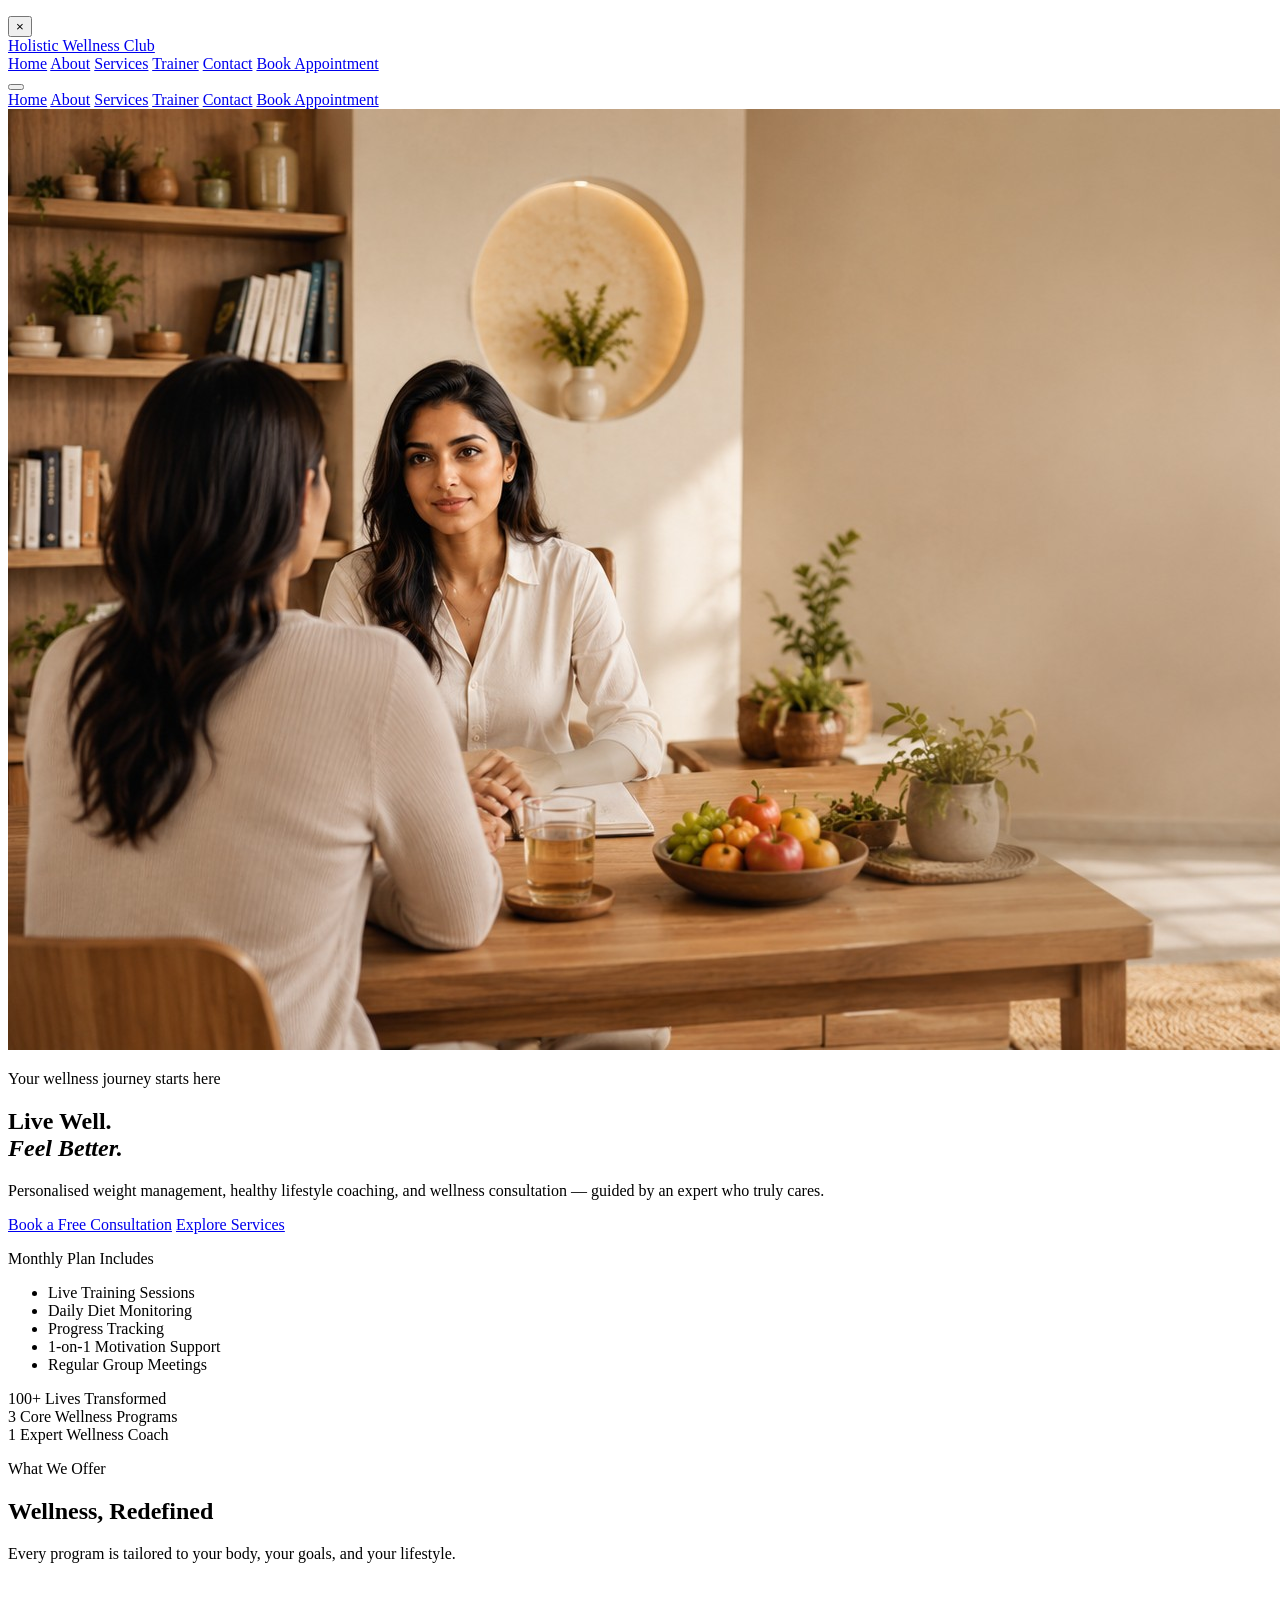
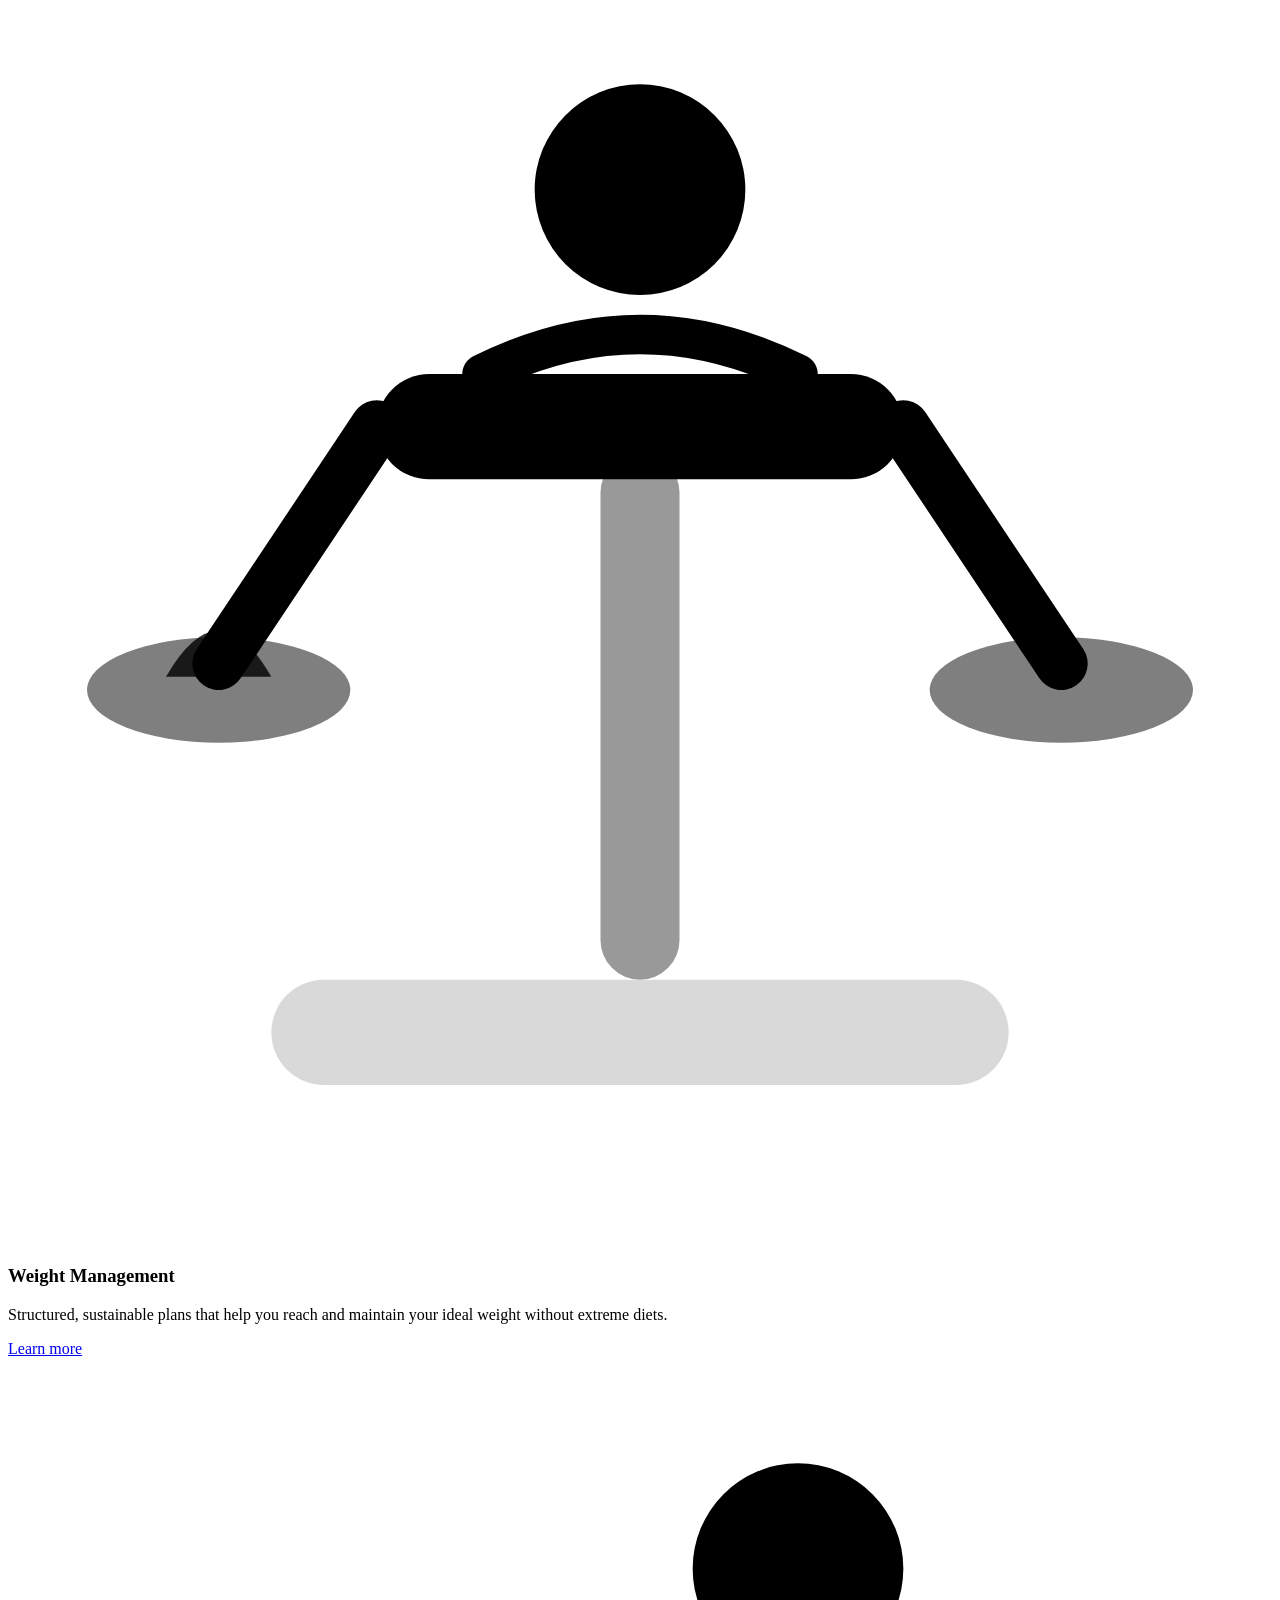
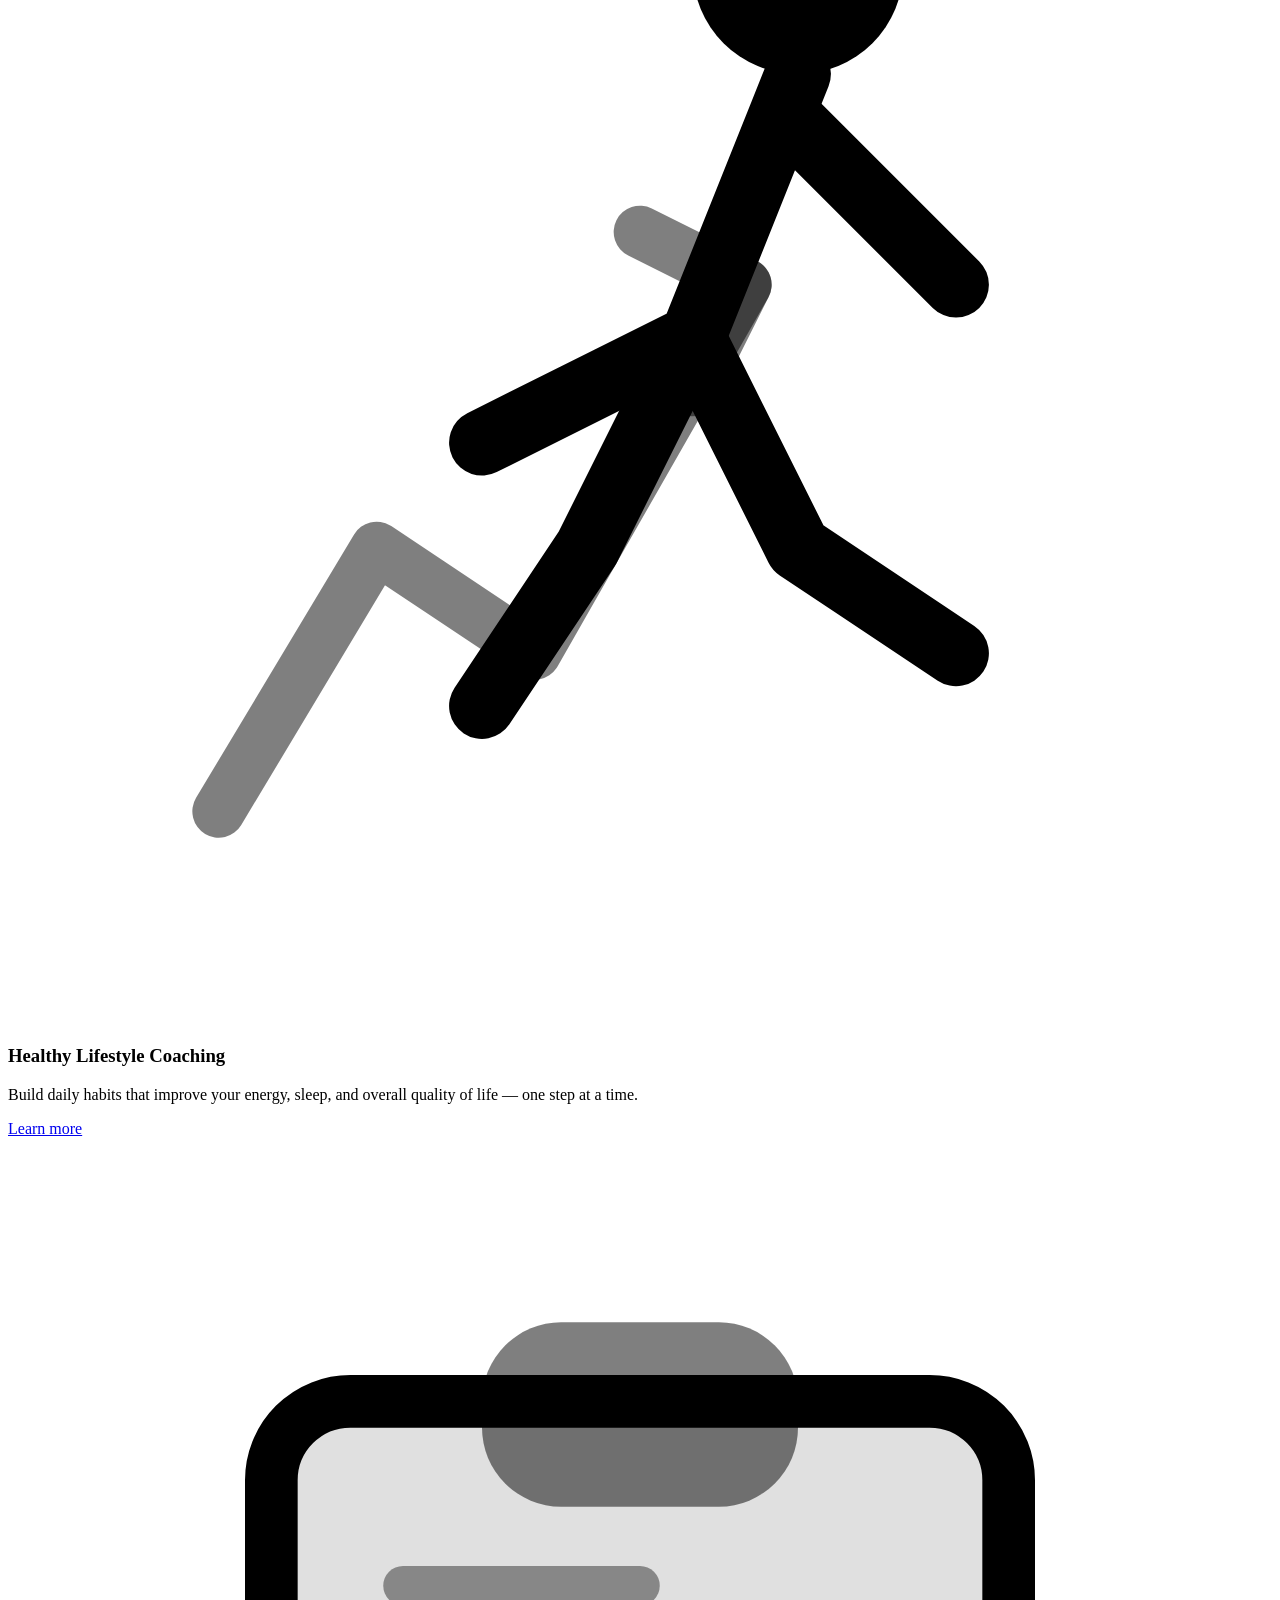
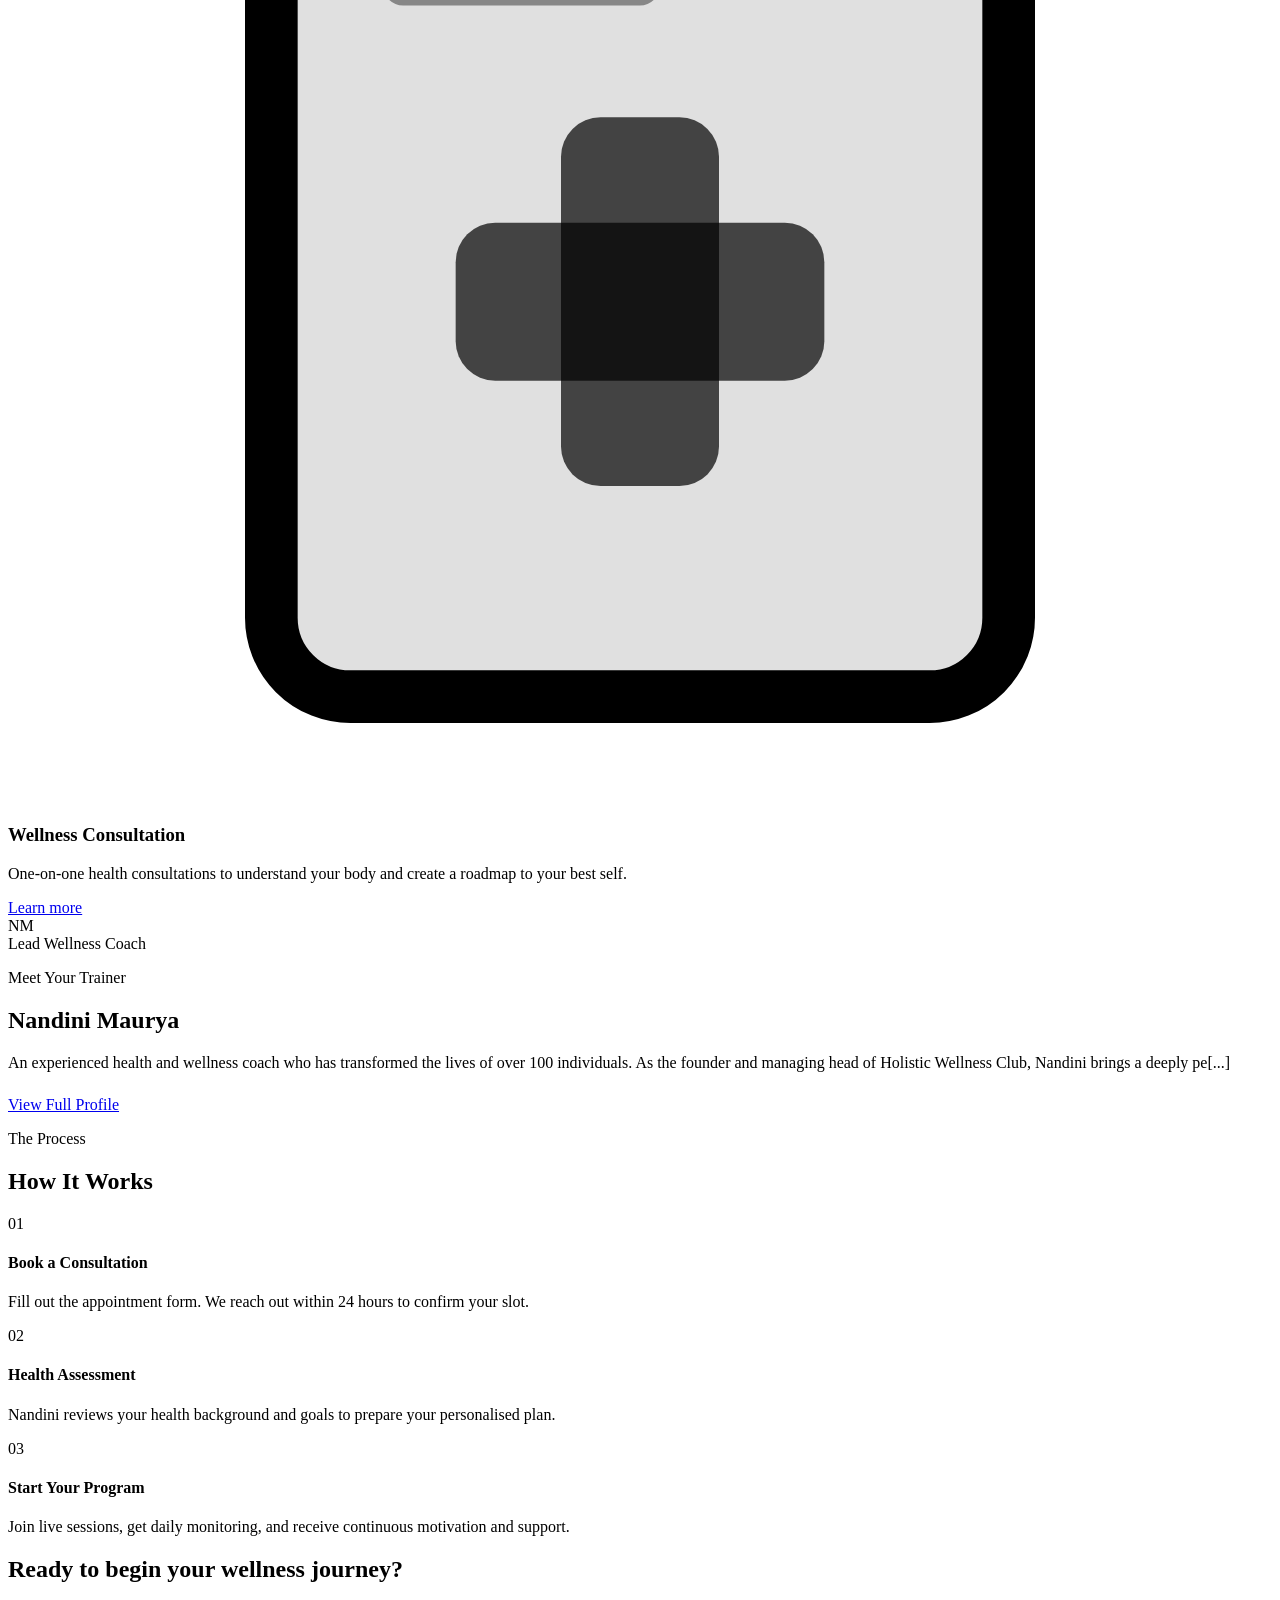
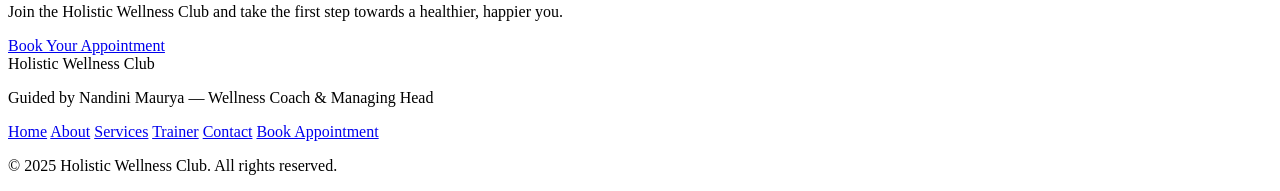
==== commit bd4070fb: "Rename index-9.html to index.html" ====
--- a/index.html
+++ b/index.html
@@ -117,16 +117,26 @@
         <div class="services-grid">
           <div class="service-card">
             <div class="service-icon-wrap">
-              <svg class="service-icon-svg s1" xmlns="http://www.w3.org/2000/svg" viewBox="0 0 100 100" fill="none" stroke="currentColor" stroke-width="2" stroke-linecap="round" stroke-linejoin="round">
-                <!-- Weight scale icon -->
-                <circle cx="50" cy="70" r="18" stroke="currentColor" fill="none"/>
-                <path d="M 50 52 L 50 70" stroke="currentColor"/>
-                <path d="M 35 52 L 65 52" stroke="currentColor" stroke-width="3"/>
-                <!-- Weight indicator -->
-                <circle cx="50" cy="25" r="12" fill="currentColor" opacity="0.3"/>
-                <path d="M 50 13 L 50 37" stroke="currentColor" stroke-width="1.5"/>
-                <!-- Decorative elements -->
-                <path d="M 20 85 L 80 85" stroke="currentColor" stroke-width="2"/>
+              <svg class="service-icon-svg s1" viewBox="0 0 48 48" fill="none" xmlns="http://www.w3.org/2000/svg">
+                <!-- Scale base -->
+                <rect x="10" y="38" width="28" height="4" rx="2" fill="currentColor" opacity="0.15"/>
+                <!-- Scale pole -->
+                <rect x="22.5" y="18" width="3" height="20" rx="1.5" fill="currentColor" opacity="0.4"/>
+                <!-- Scale platform top -->
+                <rect x="14" y="15" width="20" height="4" rx="2" fill="currentColor"/>
+                <!-- Left pan arm -->
+                <line x1="14" y1="17" x2="8" y2="26" stroke="currentColor" stroke-width="2" stroke-linecap="round"/>
+                <!-- Right pan arm -->
+                <line x1="34" y1="17" x2="40" y2="26" stroke="currentColor" stroke-width="2" stroke-linecap="round"/>
+                <!-- Left pan -->
+                <ellipse cx="8" cy="27" rx="5" ry="2" fill="currentColor" opacity="0.5"/>
+                <!-- Right pan -->
+                <ellipse cx="40" cy="27" rx="5" ry="2" fill="currentColor" opacity="0.5"/>
+                <!-- Leaf on left pan -->
+                <path d="M6 26.5 Q8 23 10 26.5" fill="currentColor" opacity="0.8"/>
+                <!-- Person silhouette -->
+                <circle cx="24" cy="8" r="4" fill="currentColor"/>
+                <path d="M18 15 Q24 12 30 15" stroke="currentColor" stroke-width="1.5" fill="none" stroke-linecap="round"/>
               </svg>
             </div>
             <h3>Weight Management</h3>
@@ -135,16 +145,19 @@
           </div>
           <div class="service-card">
             <div class="service-icon-wrap">
-              <svg class="service-icon-svg s2" xmlns="http://www.w3.org/2000/svg" viewBox="0 0 100 100" fill="none" stroke="currentColor" stroke-width="2" stroke-linecap="round" stroke-linejoin="round">
-                <!-- Person with growth arrow -->
-                <circle cx="50" cy="25" r="12" stroke="currentColor" fill="none"/>
-                <path d="M 50 37 L 50 55" stroke="currentColor"/>
-                <path d="M 35 45 L 65 45" stroke="currentColor"/>
-                <path d="M 60 35 L 75 20" stroke="currentColor" stroke-width="2.5"/>
-                <path d="M 75 20 L 70 28" stroke="currentColor" stroke-width="2.5"/>
-                <path d="M 75 20 L 67 15" stroke="currentColor" stroke-width="2.5"/>
-                <!-- Heart accent -->
-                <path d="M 50 60 Q 45 68 50 73 Q 55 68 50 60 Z" fill="currentColor" opacity="0.6"/>
+              <svg class="service-icon-svg s2" viewBox="0 0 48 48" fill="none" xmlns="http://www.w3.org/2000/svg">
+                <!-- Person running -->
+                <circle cx="30" cy="8" r="4" fill="currentColor"/>
+                <!-- Body -->
+                <path d="M30 12 L26 22 L18 26" stroke="currentColor" stroke-width="2.5" stroke-linecap="round" stroke-linejoin="round" fill="none"/>
+                <!-- Legs -->
+                <path d="M26 22 L22 30 L18 36" stroke="currentColor" stroke-width="2.5" stroke-linecap="round" stroke-linejoin="round" fill="none"/>
+                <path d="M26 22 L30 30 L36 34" stroke="currentColor" stroke-width="2.5" stroke-linecap="round" stroke-linejoin="round" fill="none"/>
+                <!-- Arms -->
+                <path d="M30 14 L36 20" stroke="currentColor" stroke-width="2.5" stroke-linecap="round" fill="none"/>
+                <!-- Growth arrow -->
+                <path d="M8 40 L14 30 L20 34 L28 20" stroke="currentColor" stroke-width="2" stroke-linecap="round" stroke-linejoin="round" fill="none" opacity="0.5"/>
+                <polyline points="24,18 28,20 26,24" stroke="currentColor" stroke-width="2" stroke-linecap="round" stroke-linejoin="round" opacity="0.5"/>
               </svg>
             </div>
             <h3>Healthy Lifestyle Coaching</h3>
@@ -153,17 +166,17 @@
           </div>
           <div class="service-card">
             <div class="service-icon-wrap">
-              <svg class="service-icon-svg s3" xmlns="http://www.w3.org/2000/svg" viewBox="0 0 100 100" fill="none" stroke="currentColor" stroke-width="2" stroke-linecap="round" stroke-linejoin="round">
-                <!-- Clipboard with health cross -->
-                <rect x="25" y="15" width="50" height="70" rx="3" stroke="currentColor" fill="none"/>
-                <path d="M 30 20 L 70 20" stroke="currentColor" stroke-width="2"/>
-                <path d="M 35 28 L 65 28" stroke="currentColor" stroke-width="1.5" opacity="0.5"/>
-                <path d="M 35 36 L 65 36" stroke="currentColor" stroke-width="1.5" opacity="0.5"/>
-                <!-- Health cross -->
-                <path d="M 50 45 L 50 65" stroke="currentColor" stroke-width="3"/>
-                <path d="M 40 55 L 60 55" stroke="currentColor" stroke-width="3"/>
-                <!-- Checkmark accent -->
-                <path d="M 35 75 L 40 80 L 50 70" stroke="currentColor" stroke-width="2" opacity="0.7"/>
+              <svg class="service-icon-svg s3" viewBox="0 0 48 48" fill="none" xmlns="http://www.w3.org/2000/svg">
+                <!-- Clipboard body -->
+                <rect x="10" y="10" width="28" height="34" rx="3" fill="currentColor" opacity="0.12"/>
+                <rect x="10" y="10" width="28" height="34" rx="3" stroke="currentColor" stroke-width="2" fill="none"/>
+                <!-- Clipboard top clip -->
+                <rect x="18" y="7" width="12" height="7" rx="3" fill="currentColor" opacity="0.5"/>
+                <!-- Medical cross -->
+                <rect x="21" y="22" width="6" height="14" rx="1.5" fill="currentColor" opacity="0.7"/>
+                <rect x="17" y="26" width="14" height="6" rx="1.5" fill="currentColor" opacity="0.7"/>
+                <!-- Lines on clipboard -->
+                <line x1="15" y1="17" x2="24" y2="17" stroke="currentColor" stroke-width="1.5" stroke-linecap="round" opacity="0.4"/>
               </svg>
             </div>
             <h3>Wellness Consultation</h3>
